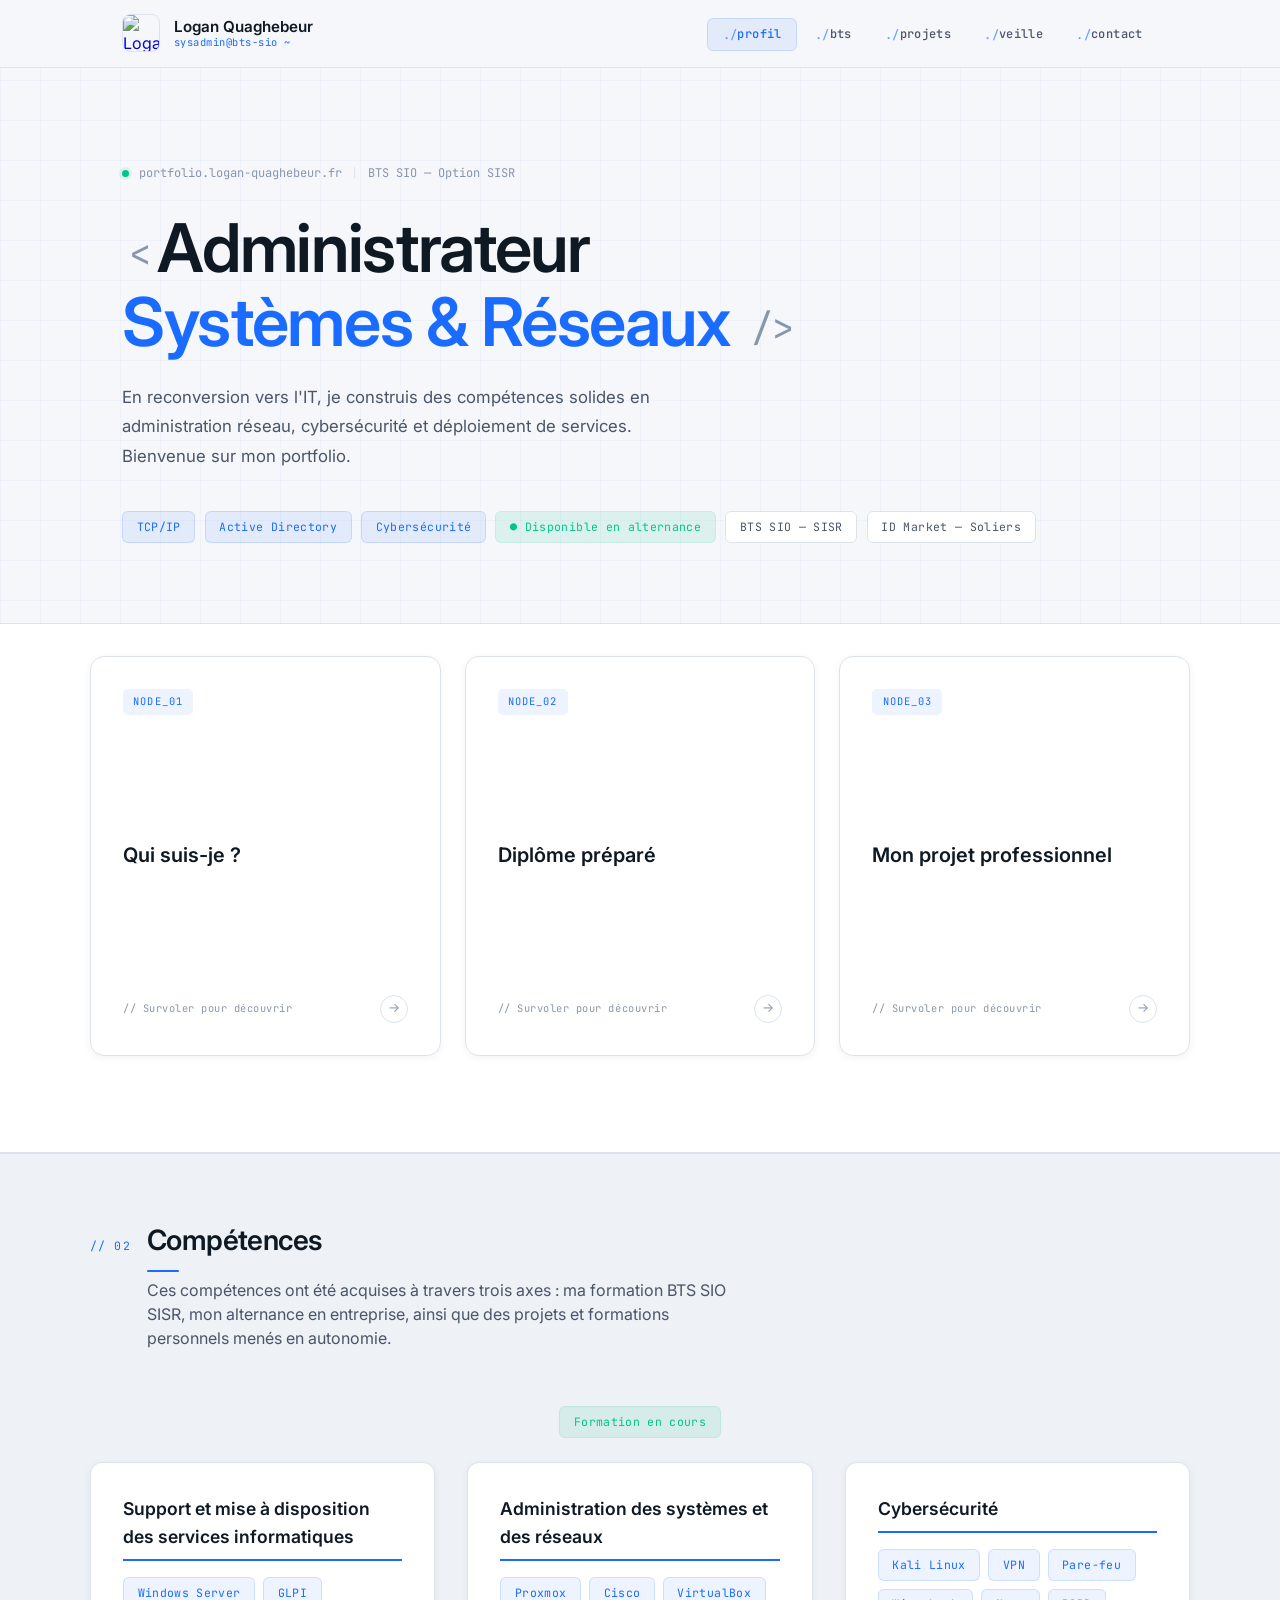
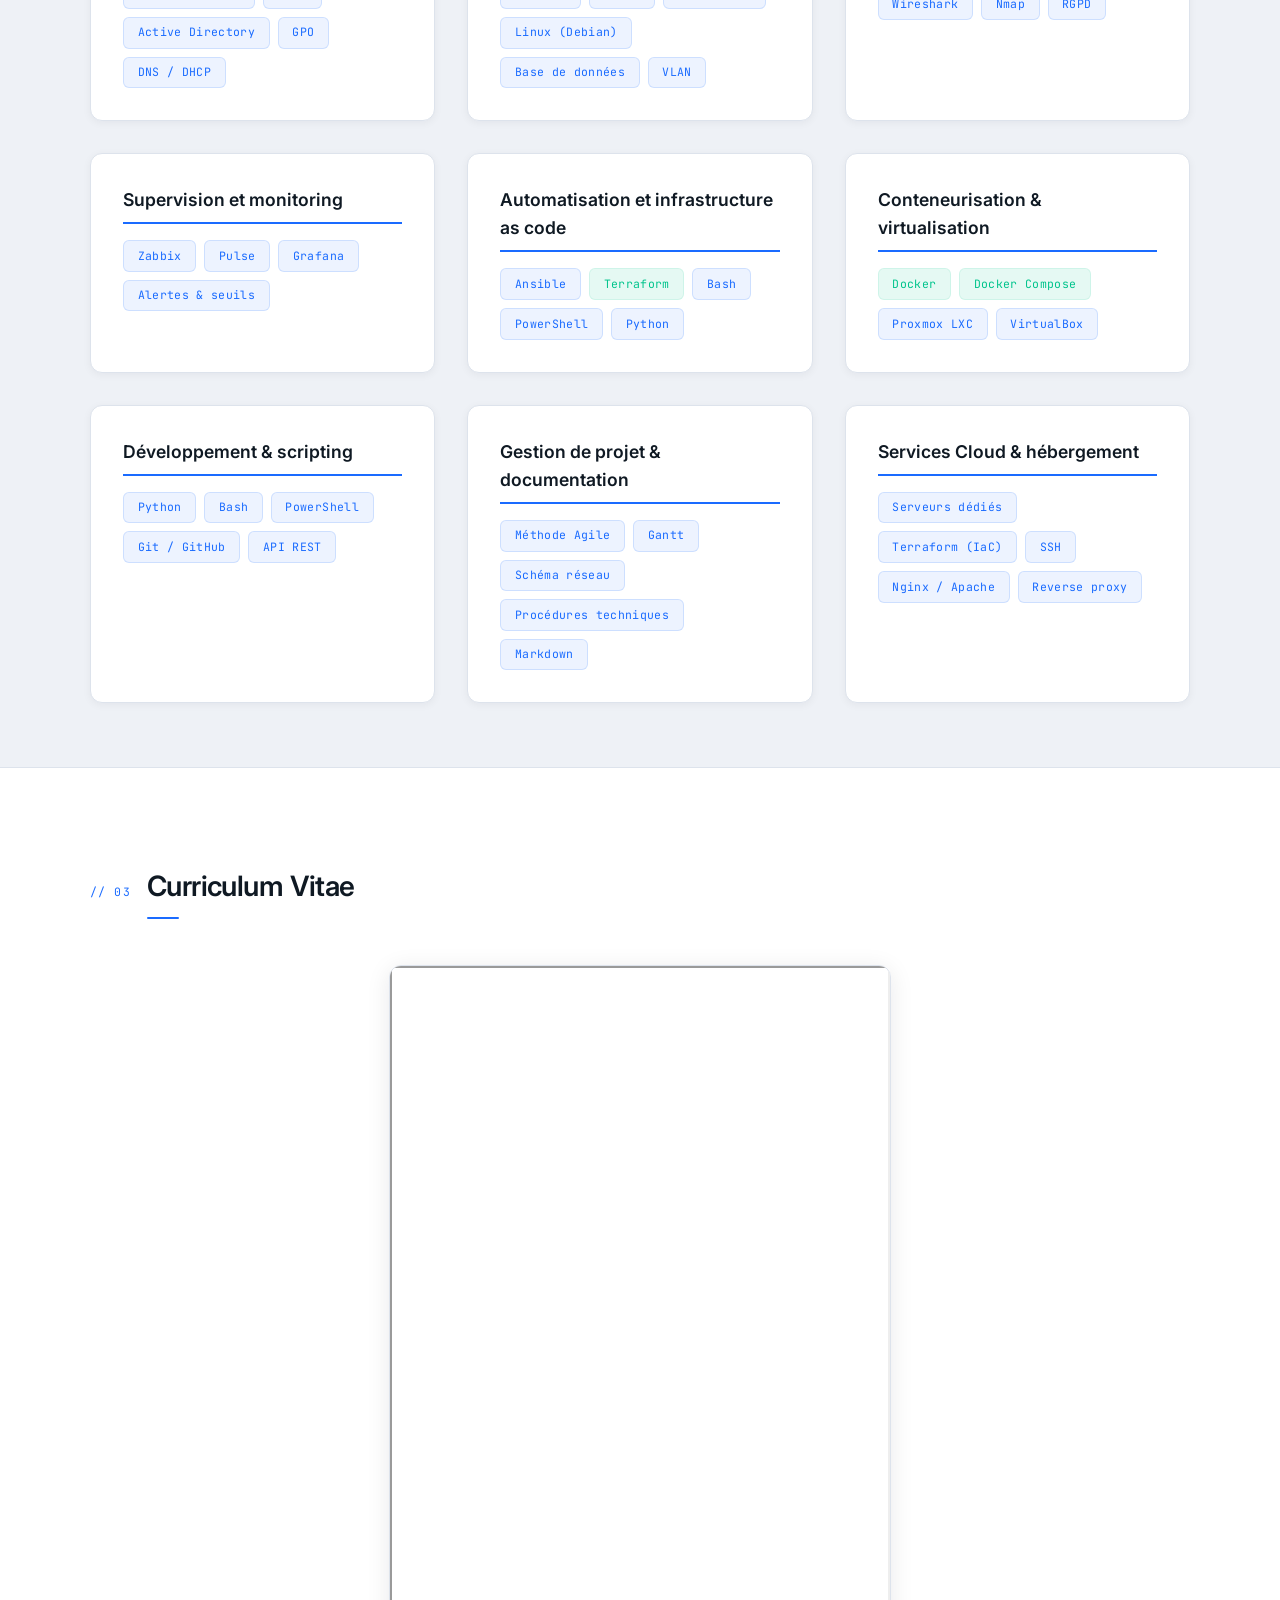
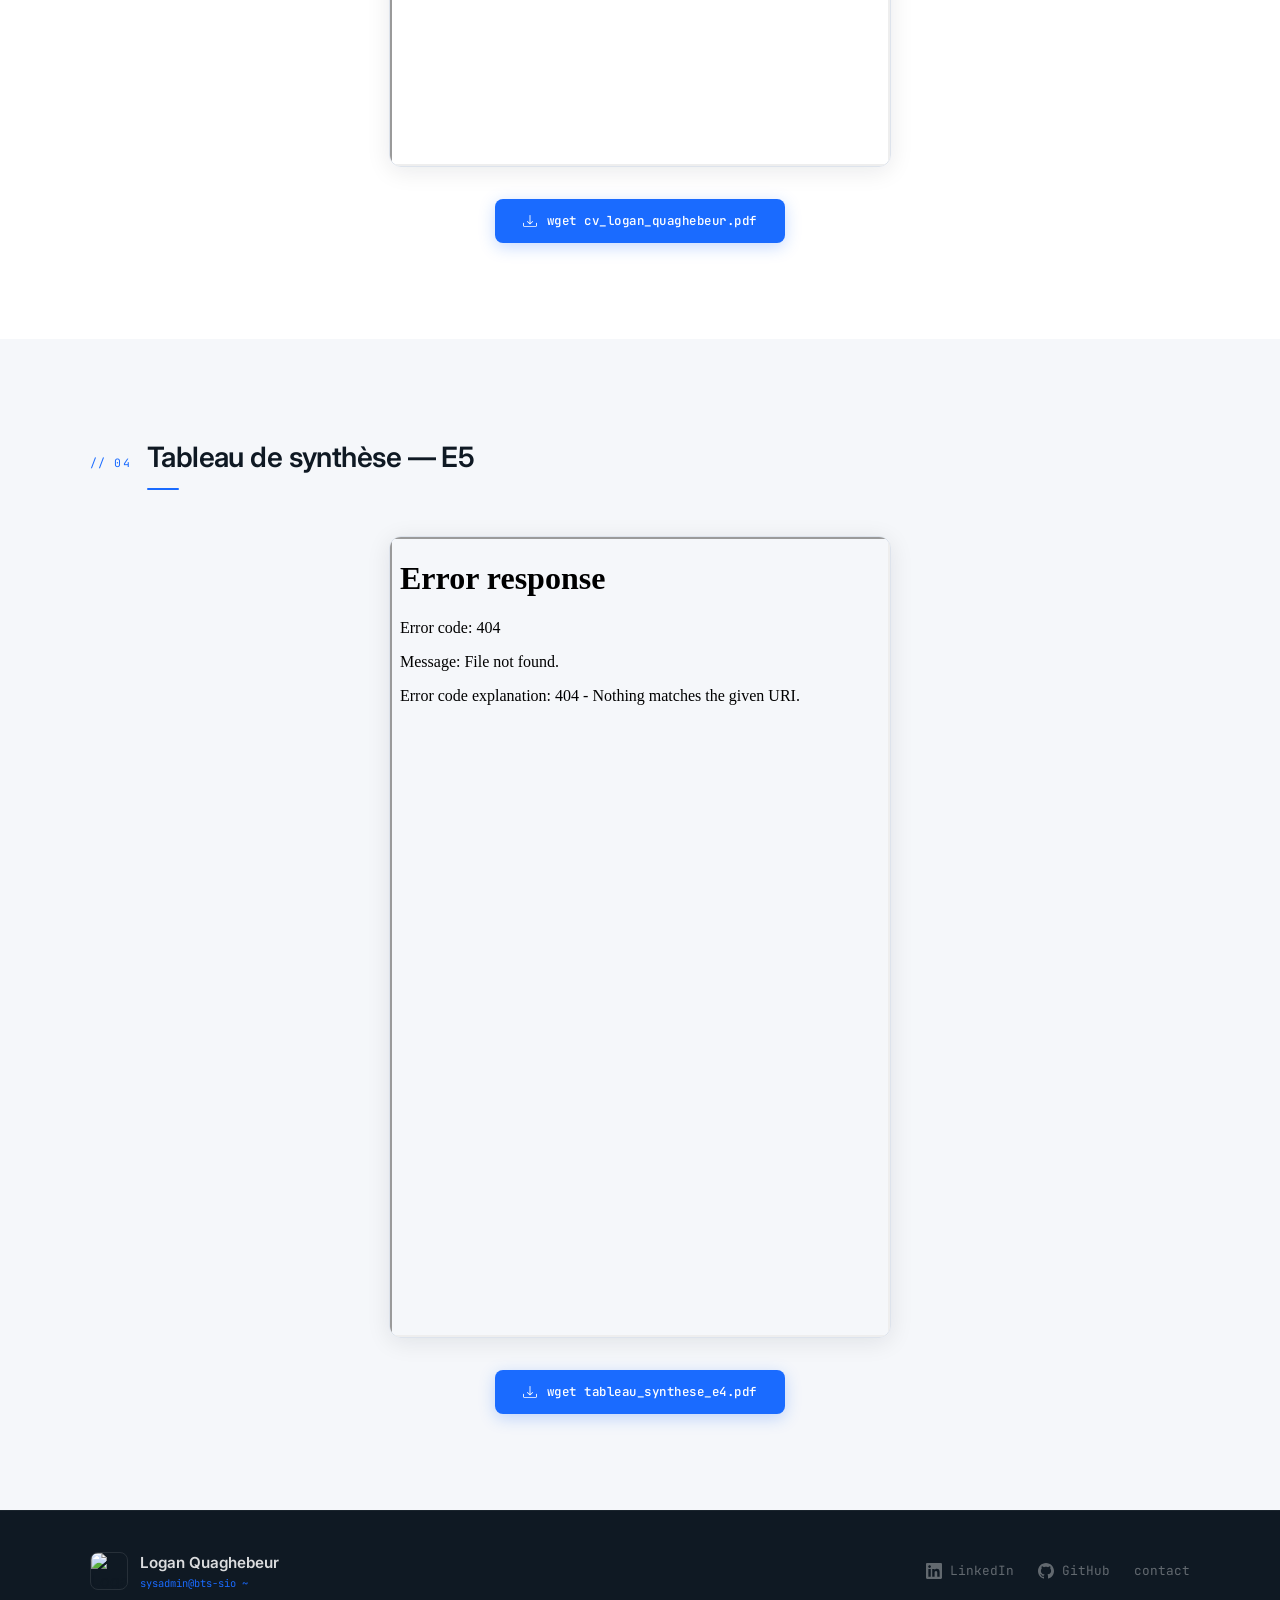
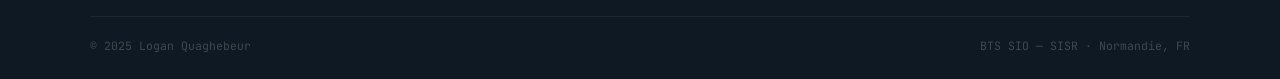
==== index.html @ 39b46db5 "move index.html" ====
<!DOCTYPE html>
<html lang="fr">
<head>
    <meta charset="UTF-8">
    <meta name="viewport" content="width=device-width, initial-scale=1.0">
    <link href="https://fonts.googleapis.com/css2?family=JetBrains+Mono:wght@300;400;500;700&family=Inter:wght@300;400;500;600&display=swap" rel="stylesheet">
    <title>Logan Quaghebeur — Portfolio</title>
    <link rel="stylesheet" href="accueil/accueil.css">

</head>

<body>

<nav class="navbar">
    <div class="nav-inner">
        <a href="#" class="nav-brand">
            <img class="nav-avatar" src="accueil/moi.png" alt="Logan Quaghebeur">
            <div class="nav-name-wrap">
                <span class="nav-name">Logan Quaghebeur</span>
                <span class="nav-role">sysadmin@bts-sio ~</span>
            </div>
        </a>
        <ul class="nav-links">
            <li><a href="#" class="nav-link active">profil</a></li>
            <li><a href="bts/bts.html" class="nav-link">bts</a></li>
            <li><a href="projets/projets.html" class="nav-link">projets</a></li>
            <li><a href="Veille/veille.html" class="nav-link">veille</a></li>
            <li><a href="accueil/contact.html" class="nav-link">contact</a></li>
        </ul>
    </div>
</nav>

<section class="hero">
    <div class="hero-content">
        <div class="hero-left">
            <div class="hero-top">
                <span class="status-dot"></span>
                <span>portfolio.logan-quaghebeur.fr</span>
                <span style="color:var(--border)">|</span>
                <span>BTS SIO — Option SISR</span>
            </div>
            <h1 class="hero-title">
                <span class="tag">&lt;</span>Administrateur<br>
                <span class="highlight">Systèmes &amp; Réseaux</span>
                <span class="tag">/&gt;</span>
            </h1>
            <p class="hero-desc">
                En reconversion vers l'IT, je construis des compétences solides en administration réseau, cybersécurité et déploiement de services. Bienvenue sur mon portfolio.
            </p>
            <div class="hero-badges">
                <span class="badge badge--accent">TCP/IP</span>
                <span class="badge badge--accent">Active Directory</span>
                <span class="badge badge--accent">Cybersécurité</span>
                <span class="badge badge--green">● Disponible en alternance</span>
                <span class="badge">BTS SIO — SISR</span>
                <span class="badge">ID Market — Soliers</span>
            </div>
        </div>
    </div>
</section>

<section class="cards-section">
    <div class="cards-grid">

        <div class="card">
            <div class="card-inner">
                <div class="card-front">
                    <div>
                        <div class="card-id">NODE_01</div>
                    </div>
                    <div>
                        <h3 class="card-title">Qui suis-je ?</h3>
                    </div>
                    <div class="card-footer-front">
                        <span class="card-hint">// Survoler pour découvrir</span>
                        <div class="card-arrow">→</div>
                    </div>
                </div>
                <div class="card-back">
                    <div class="card-back-id">NODE_01</div>
                    <div class="card-back-title">Qui suis-je ?</div>
                    <p>Je m'appelle <strong>Logan Quaghebeur</strong>. En reconversion dans le domaine de l'informatique, et plus particulièrement dans l'administration réseau, je suis riche d'une expérience de cinq ans dans le génie climatique, en tant que technicien bureau d'études puis chargé d'affaires. J'ai décidé de me reconvertir dans l'informatique, domaine pour lequel je possède une réelle appétence.</p>
                </div>
            </div>
        </div>

        <div class="card">
            <div class="card-inner">
                <div class="card-front">
                    <div>
                        <div class="card-id">NODE_02</div>
                    </div>
                    <div>
                        <h3 class="card-title">Diplôme préparé</h3>
                    </div>
                    <div class="card-footer-front">
                        <span class="card-hint">// Survoler pour découvrir</span>
                        <div class="card-arrow">→</div>
                    </div>
                </div>
                <div class="card-back">
                    <div class="card-back-id">NODE_02</div>
                    <div class="card-back-title">Diplôme préparé</div>
                    <p>Dans le cadre de ma reconversion, je prépare un <strong>BTS Services Informatiques aux Organisations</strong>, option SISR, acquérant des compétences en support, cybersécurité et administration des systèmes et réseaux.<br><br>
                    Je réalise ce diplôme en alternance chez <strong>ID Market</strong> à Soliers, au sein du service informatique, où je m'occupe de la maintenance et du déploiement des infrastructures.</p>
                </div>
            </div>
        </div>

        <div class="card">
            <div class="card-inner">
                <div class="card-front">
                    <div>
                        <div class="card-id">NODE_03</div>
                    </div>
                    <div>
                        <h3 class="card-title">Mon projet professionnel</h3>
                    </div>
                    <div class="card-footer-front">
                        <span class="card-hint">// Survoler pour découvrir</span>
                        <div class="card-arrow">→</div>
                    </div>
                </div>
                <div class="card-back">
                    <div class="card-back-id">NODE_03</div>
                    <div class="card-back-title">Mon projet professionnel</div>
                    <ul>
                        <li>Devenir <strong>administrateur systèmes &amp; réseaux</strong></li>
                        <li>Poursuivre en licence pro Administration &amp; Sécurité des SI</li>
                        <li>Maîtriser le déploiement de services</li>
                        <li>Assurer la sécurité et la confidentialité des données</li>
                        <li>Maîtriser les outils d'administration informatique</li>
                    </ul>
                </div>
            </div>
        </div>

    </div>
</section>

<section class="skills-section">
    <div class="section-header">
        <span class="section-num">// 02</span>
        <div>
            <h2 class="section-title">Compétences</h2>
            <p class="skills-subtitle">Ces compétences ont été acquises à travers trois axes : ma formation BTS SIO SISR, mon alternance en entreprise, ainsi que des projets et formations personnels menés en autonomie.</p>
        </div>
    </div>    <div class="skills-legend">
        <span class="badge badge--green">Formation en cours</span>
    </div>    <div class="skills-grid">
        <div class="skill-category">
            <h3 class="skill-title">Support et mise à disposition des services informatiques</h3>
            <div class="skill-badges">
                <span class="badge badge--accent">Windows Server</span>
                <span class="badge badge--accent">GLPI</span>
                <span class="badge badge--accent">Active Directory</span>
                <span class="badge badge--accent">GPO</span>
                <span class="badge badge--accent">DNS / DHCP</span>
            </div>
        </div>
        <div class="skill-category">
            <h3 class="skill-title">Administration des systèmes et des réseaux</h3>
            <div class="skill-badges">
                <span class="badge badge--accent">Proxmox</span>
                <span class="badge badge--accent">Cisco</span>
                <span class="badge badge--accent">VirtualBox</span>
                <span class="badge badge--accent">Linux (Debian)</span>
                <span class="badge badge--accent">Base de données</span>
                <span class="badge badge--accent">VLAN</span>
            </div>
        </div>
        <div class="skill-category">
            <h3 class="skill-title">Cybersécurité</h3>
            <div class="skill-badges">
                <span class="badge badge--accent">Kali Linux</span>
                <span class="badge badge--accent">VPN</span>
                <span class="badge badge--accent">Pare-feu</span>
                <span class="badge badge--accent">Wireshark</span>
                <span class="badge badge--accent">Nmap</span>
                <span class="badge badge--accent">RGPD</span>
            </div>
        </div>
        <div class="skill-category">
            <h3 class="skill-title">Supervision et monitoring</h3>
            <div class="skill-badges">
                <span class="badge badge--accent">Zabbix</span>
                <span class="badge badge--accent">Pulse</span>
                <span class="badge badge--accent">Grafana</span>
                <span class="badge badge--accent">Alertes & seuils</span>
            </div>
        </div>
        <div class="skill-category">
            <h3 class="skill-title">Automatisation et infrastructure as code</h3>
            <div class="skill-badges">
                <span class="badge badge--accent">Ansible</span>
                <span class="badge badge--green">Terraform</span>
                <span class="badge badge--accent">Bash</span>
                <span class="badge badge--accent">PowerShell</span>
                <span class="badge badge--accent">Python</span>
            </div>
        </div>
        <div class="skill-category">
            <h3 class="skill-title">Conteneurisation & virtualisation</h3>
            <div class="skill-badges">
                <span class="badge badge--green">Docker</span>
                <span class="badge badge--green">Docker Compose</span>
                <span class="badge badge--accent">Proxmox LXC</span>
                <span class="badge badge--accent">VirtualBox</span>
            </div>
        </div>
        <div class="skill-category">
            <h3 class="skill-title">Développement & scripting</h3>
            <div class="skill-badges">
                <span class="badge badge--accent">Python</span>
                <span class="badge badge--accent">Bash</span>
                <span class="badge badge--accent">PowerShell</span>
                <span class="badge badge--accent">Git / GitHub</span>
                <span class="badge badge--accent">API REST</span>
            </div>
        </div>
        <div class="skill-category">
            <h3 class="skill-title">Gestion de projet & documentation</h3>
            <div class="skill-badges">
                <span class="badge badge--accent">Méthode Agile</span>
                <span class="badge badge--accent">Gantt</span>
                <span class="badge badge--accent">Schéma réseau</span>
                <span class="badge badge--accent">Procédures techniques</span>
                <span class="badge badge--accent">Markdown</span>
            </div>
        </div>
        <div class="skill-category">
            <h3 class="skill-title">Services Cloud & hébergement</h3>
            <div class="skill-badges">
                <span class="badge badge--accent">Serveurs dédiés</span>
                <span class="badge badge--accent">Terraform (IaC)</span>
                <span class="badge badge--accent">SSH</span>
                <span class="badge badge--accent">Nginx / Apache</span>
                <span class="badge badge--accent">Reverse proxy</span>
            </div>
        </div>
    </div>

</section>

<section class="doc-section">
    <div class="section-header">
        <span class="section-num">// 03</span>
        <h2 class="section-title">Curriculum Vitae</h2>
    </div>
    <div class="doc-wrapper">
        <div class="doc-frame">
            <iframe src="CV - Logan Quaghebeur.pdf" height="800" width="500"></iframe>
        </div>
        <a href="CV - Logan Quaghebeur.pdf" download class="btn-dl">
            <svg xmlns="http://www.w3.org/2000/svg" width="14" height="14" fill="currentColor" viewBox="0 0 16 16"><path d="M.5 9.9a.5.5 0 0 1 .5.5v2.5a1 1 0 0 0 1 1h12a1 1 0 0 0 1-1v-2.5a.5.5 0 0 1 1 0v2.5a2 2 0 0 1-2 2H2a2 2 0 0 1-2-2v-2.5a.5.5 0 0 1 .5-.5"/><path d="M7.646 11.854a.5.5 0 0 0 .708 0l3-3a.5.5 0 0 0-.708-.708L8.5 10.293V1.5a.5.5 0 0 0-1 0v8.793L5.354 8.146a.5.5 0 1 0-.708.708z"/></svg>
            wget cv_logan_quaghebeur.pdf
        </a>
    </div>
</section>

<section class="doc-section doc-section--alt">
    <div class="section-header">
        <span class="section-num">// 04</span>
        <h2 class="section-title">Tableau de synthèse — E5</h2>
    </div>
    <div class="doc-wrapper">
        <div class="doc-frame">
            <iframe src="accueil/tbl.pdf" height="800" width="500"></iframe>
        </div>
        <a href="accueil/tbl.pdf" download class="btn-dl">
            <svg xmlns="http://www.w3.org/2000/svg" width="14" height="14" fill="currentColor" viewBox="0 0 16 16"><path d="M.5 9.9a.5.5 0 0 1 .5.5v2.5a1 1 0 0 0 1 1h12a1 1 0 0 0 1-1v-2.5a.5.5 0 0 1 1 0v2.5a2 2 0 0 1-2 2H2a2 2 0 0 1-2-2v-2.5a.5.5 0 0 1 .5-.5"/><path d="M7.646 11.854a.5.5 0 0 0 .708 0l3-3a.5.5 0 0 0-.708-.708L8.5 10.293V1.5a.5.5 0 0 0-1 0v8.793L5.354 8.146a.5.5 0 1 0-.708.708z"/></svg>
            wget tableau_synthese_e4.pdf
        </a>
    </div>
</section>

<footer class="footer">
    <div class="footer-inner">
        <div class="footer-brand">
            <img class="nav-avatar" src="accueil/moi.png" alt="Logan Quaghebeur">
            <div>
                <div class="footer-name">Logan Quaghebeur</div>
                <div class="footer-role">sysadmin@bts-sio ~</div>
            </div>
        </div>
        <ul class="footer-links">
            <li><a href="https://www.linkedin.com/in/logan-quaghebeur-93067a24b/" target="_blank"><svg xmlns="http://www.w3.org/2000/svg" width="16" height="16" fill="currentColor" viewBox="0 0 24 24"><path d="M20.447 20.452h-3.554v-5.569c0-1.328-.027-3.037-1.852-3.037-1.853 0-2.136 1.445-2.136 2.939v5.667H9.351V9h3.414v1.561h.046c.477-.9 1.637-1.85 3.37-1.85 3.601 0 4.267 2.37 4.267 5.455v6.286zM5.337 7.433c-1.144 0-2.063-.926-2.063-2.065 0-1.138.92-2.063 2.063-2.063 1.14 0 2.064.925 2.064 2.063 0 1.139-.925 2.065-2.064 2.065zm1.782 13.019H3.555V9h3.564v11.452zM22.225 0H1.771C.792 0 0 .774 0 1.729v20.542C0 23.227.792 24 1.771 24h20.451C23.2 24 24 23.227 24 22.271V1.729C24 .774 23.2 0 22.222 0h.003z"/></svg> LinkedIn</a></li>
            <li><a href="https://github.com/LoganQGB" target="_blank"><svg xmlns="http://www.w3.org/2000/svg" width="16" height="16" fill="currentColor" viewBox="0 0 24 24"><path d="M12 0c-6.626 0-12 5.373-12 12 0 5.302 3.438 9.8 8.207 11.387.599.111.793-.261.793-.577v-2.234c-3.338.726-4.033-1.416-4.033-1.416-.546-1.387-1.333-1.756-1.333-1.756-1.089-.745.083-.729.083-.729 1.205.084 1.839 1.237 1.839 1.237 1.07 1.834 2.807 1.304 3.492.997.107-.775.418-1.305.762-1.604-2.665-.305-5.467-1.334-5.467-5.931 0-1.311.469-2.381 1.236-3.221-.124-.303-.535-1.524.117-3.176 0 0 1.008-.322 3.301 1.23.957-.266 1.983-.399 3.003-.404 1.02.005 2.047.138 3.006.404 2.291-1.552 3.297-1.23 3.297-1.23.653 1.653.242 2.874.118 3.176.77.84 1.235 1.911 1.235 3.221 0 4.609-2.807 5.624-5.479 5.921.43.372.823 1.102.823 2.222v3.293c0 .319.192.694.801.576 4.765-1.589 8.199-6.086 8.199-11.386 0-6.627-5.373-12-12-12z"/></svg> GitHub</a></li>
            <li><a href="accueil/contact.html">contact</a></li>
        </ul>
    </div>
    <div class="footer-bottom">
        <span>© 2025 Logan Quaghebeur</span>
        <span>BTS SIO — SISR · Normandie, FR</span>
    </div>
</footer>

</body>
</html>
---- accueil/accueil.css ----
:root {
  --bg:          #f5f7fa;
  --bg-alt:      #eef1f6;
  --surface:     #ffffff;
  --surface-2:   #f0f4f8;
  --border:      #dde3ec;
  --border-soft: #eaeff5;
  --accent:      #1a6bff;
  --accent-dim:  rgba(26,107,255,0.08);
  --accent-dim2: rgba(26,107,255,0.15);
  --green:       #00c48c;
  --green-dim:   rgba(0,196,140,0.10);
  --text:        #0f1923;
  --text-mid:    #4a5568;
  --text-light:  #8896aa;
  --mono:        'JetBrains Mono', monospace;
  --sans:        'Inter', sans-serif;
}

*, *::before, *::after { box-sizing: border-box; margin: 0; padding: 0; }
html { scroll-behavior: smooth; }

body {
  background: var(--bg);
  color: var(--text);
  font-family: var(--sans);
  font-weight: 400;
  line-height: 1.6;
  overflow-x: hidden;
}

/* ── GRID PATTERN BACKGROUND ── */
body::before {
  content: "";
  position: fixed;
  inset: 0;
  background-image:
    linear-gradient(rgba(26,107,255,0.04) 1px, transparent 1px),
    linear-gradient(90deg, rgba(26,107,255,0.04) 1px, transparent 1px);
  background-size: 40px 40px;
  pointer-events: none;
  z-index: 0;
}

/* ══════════════════════════════
   NAVBAR
══════════════════════════════ */
.navbar {
  position: sticky;
  top: 0;
  z-index: 200;
  background: rgba(245,247,250,0.92);
  backdrop-filter: blur(16px);
  border-bottom: 1px solid var(--border);
}

.nav-inner {
  max-width: 1100px;
  margin: 0 auto;
  padding: 0.9rem 2rem;
  display: flex;
  align-items: center;
  justify-content: space-between;
}

.nav-brand {
  display: flex;
  align-items: center;
  gap: 0.85rem;
  text-decoration: none;
}

.nav-avatar {
  width: 38px;
  height: 38px;
  border-radius: 8px;
  object-fit: cover;
  border: 1px solid var(--border);
}

.nav-name-wrap { display: flex; flex-direction: column; line-height: 1.2; }

.nav-name {
  font-family: var(--sans);
  font-size: 0.95rem;
  font-weight: 600;
  color: var(--text);
}

.nav-role {
  font-family: var(--mono);
  font-size: 0.65rem;
  color: var(--accent);
  letter-spacing: 0.05em;
}

.nav-links {
  list-style: none;
  display: flex;
  gap: 0.15rem;
}

.nav-link {
  font-family: var(--mono);
  font-size: 0.75rem;
  font-weight: 500;
  color: var(--text-mid);
  text-decoration: none;
  padding: 0.45rem 0.9rem;
  border-radius: 6px;
  border: 1px solid transparent;
  transition: all 0.18s ease;
  letter-spacing: 0.03em;
}

.nav-link::before { content: "./"; color: var(--accent); opacity: 0.6; }
.nav-link:hover { color: var(--accent); background: var(--accent-dim); border-color: var(--accent-dim2); }
.nav-link.active { color: var(--accent); background: var(--accent-dim); border-color: var(--accent-dim2); }

/* ══════════════════════════════
   HERO
══════════════════════════════ */
.hero {
  position: relative;
  z-index: 1;
  padding: 6rem 2rem 5rem;
  max-width: 1100px;
  margin: 0 auto;
}

.hero-top {
  display: flex;
  align-items: center;
  gap: 0.6rem;
  margin-bottom: 1.75rem;
  font-family: var(--mono);
  font-size: 0.75rem;
  color: var(--text-light);
}

.status-dot {
  width: 7px; height: 7px;
  border-radius: 50%;
  background: var(--green);
  box-shadow: 0 0 0 3px var(--green-dim);
  animation: pulse 2s infinite;
}

@keyframes pulse {
  0%, 100% { box-shadow: 0 0 0 3px var(--green-dim); }
  50%       { box-shadow: 0 0 0 6px rgba(0,196,140,0.05); }
}

.hero-title {
  font-family: var(--sans);
  font-size: clamp(2.4rem, 5.5vw, 4.2rem);
  font-weight: 600;
  line-height: 1.1;
  color: var(--text);
  letter-spacing: -0.02em;
  margin-bottom: 1.5rem;
  animation: fadeUp 0.7s ease both;
}

.hero-title .highlight {
  color: var(--accent);
  position: relative;
}

.hero-title .tag {
  font-family: var(--mono);
  font-size: 0.55em;
  font-weight: 400;
  color: var(--text-light);
  vertical-align: middle;
  margin: 0 0.2em;
}

.hero-desc {
  font-size: 1.05rem;
  color: var(--text-mid);
  max-width: 560px;
  line-height: 1.75;
  margin-bottom: 2.5rem;
  animation: fadeUp 0.8s 0.1s ease both;
}

.hero-badges {
  display: flex;
  flex-wrap: wrap;
  gap: 0.6rem;
  animation: fadeUp 0.9s 0.2s ease both;
}

.badge {
  font-family: var(--mono);
  font-size: 0.72rem;
  padding: 0.35rem 0.85rem;
  border-radius: 6px;
  border: 1px solid var(--border);
  color: var(--text-mid);
  background: var(--surface);
  letter-spacing: 0.03em;
}

.badge--accent {
  color: var(--accent);
  border-color: var(--accent-dim2);
  background: var(--accent-dim);
}

.badge--green {
  color: var(--green);
  border-color: var(--green-dim);
  background: var(--green-dim);
}

@keyframes fadeUp {
  from { opacity: 0; transform: translateY(20px); }
  to   { opacity: 1; transform: translateY(0); }
}

/* ══════════════════════════════
   CARDS
══════════════════════════════ */
.cards-section {
  position: relative;
  z-index: 1;
  padding: 2rem 2rem 6rem;
  background: var(--surface);
  border-top: 1px solid var(--border);
  border-bottom: 1px solid var(--border);
}

.cards-grid {
  max-width: 1100px;
  margin: 0 auto;
  display: grid;
  grid-template-columns: repeat(3, 1fr);
  gap: 1.5rem;
}

@media (max-width: 900px) {
  .cards-grid { grid-template-columns: 1fr; max-width: 480px; }
  .nav-links { display: none; }
}

.card {
  height: 400px;
  perspective: 1200px;
  cursor: pointer;
}

.card-inner {
  position: relative;
  width: 100%; height: 100%;
  transform-style: preserve-3d;
  transition: transform 0.7s cubic-bezier(0.4, 0.2, 0.2, 1);
}

.card:hover .card-inner { transform: rotateY(180deg); }

.card-front, .card-back {
  position: absolute;
  inset: 0;
  backface-visibility: hidden;
  border-radius: 14px;
  padding: 2rem;
  overflow: hidden;
}

/* Front */
.card-front {
  background: var(--surface);
  border: 1px solid var(--border);
  box-shadow: 0 2px 8px rgba(15,25,35,0.05);
  display: flex;
  flex-direction: column;
  justify-content: space-between;
  transition: border-color 0.25s, box-shadow 0.25s;
}

.card-front::before {
  content: "";
  position: absolute;
  top: 0; left: 0; right: 0;
  height: 3px;
  background: linear-gradient(90deg, var(--accent), #5096ff);
  border-radius: 14px 14px 0 0;
  opacity: 0;
  transition: opacity 0.25s;
}

.card:hover .card-front { border-color: var(--accent-dim2); box-shadow: 0 4px 24px rgba(26,107,255,0.10); }
.card:hover .card-front::before { opacity: 1; }

.card-id {
  font-family: var(--mono);
  font-size: 0.65rem;
  color: var(--accent);
  letter-spacing: 0.1em;
  padding: 0.3rem 0.65rem;
  background: var(--accent-dim);
  border-radius: 5px;
  width: fit-content;
}

.card-title {
  font-family: var(--sans);
  font-size: 1.25rem;
  font-weight: 600;
  color: var(--text);
  line-height: 1.3;
}

.card-footer-front {
  display: flex;
  align-items: center;
  justify-content: space-between;
}

.card-hint {
  font-family: var(--mono);
  font-size: 0.65rem;
  color: var(--text-light);
  letter-spacing: 0.05em;
}

.card-arrow {
  width: 28px; height: 28px;
  border-radius: 50%;
  border: 1px solid var(--border);
  display: flex; align-items: center; justify-content: center;
  color: var(--text-light);
  font-size: 0.8rem;
  transition: all 0.2s;
}

.card:hover .card-arrow {
  background: var(--accent);
  border-color: var(--accent);
  color: white;
}

/* Back */
.card-back {
  background: var(--text);
  transform: rotateY(180deg);
  display: flex;
  flex-direction: column;
  gap: 1rem;
  border: 1px solid var(--text);
}

.card-back-id {
  font-family: var(--mono);
  font-size: 0.65rem;
  color: var(--accent);
  letter-spacing: 0.1em;
  padding: 0.3rem 0.65rem;
  background: rgba(26,107,255,0.15);
  border-radius: 5px;
  width: fit-content;
}

.card-back-title {
  font-family: var(--sans);
  font-size: 0.95rem;
  font-weight: 600;
  color: #fff;
}

.card-back p {
  font-size: 0.875rem;
  line-height: 1.75;
  color: rgba(255,255,255,0.7);
  overflow-y: auto;
  flex: 1;
}

.card-back p::-webkit-scrollbar { width: 3px; }
.card-back p::-webkit-scrollbar-thumb { background: rgba(255,255,255,0.15); border-radius: 3px; }

.card-back strong { color: #fff; font-weight: 600; }

.card-back ul {
  list-style: none;
  display: flex;
  flex-direction: column;
  gap: 0.5rem;
  flex: 1;
  overflow-y: auto;
}

.card-back ul li {
  font-size: 0.85rem;
  color: rgba(255,255,255,0.7);
  display: flex;
  align-items: flex-start;
  gap: 0.5rem;
}

.card-back ul li::before {
  content: "▸";
  color: var(--accent);
  font-size: 0.7rem;
  margin-top: 0.2rem;
  flex-shrink: 0;
}

/* ══════════════════════════════
   SKILLS SECTION
══════════════════════════════ */
.skills-section {
  position: relative;
  z-index: 1;
  padding: 4rem 2rem;
  background: var(--bg-alt);
  border-top: 1px solid var(--border);
  border-bottom: 1px solid var(--border);
}

.skills-grid {
  max-width: 1100px;
  margin: 0 auto;
  display: grid;
  grid-template-columns: repeat(auto-fit, minmax(300px, 1fr));
  gap: 2rem;
}

.skill-category {
  background: var(--surface);
  border: 1px solid var(--border);
  border-radius: 12px;
  padding: 2rem;
  box-shadow: 0 2px 8px rgba(15,25,35,0.05);
}

.skill-title {
  font-family: var(--sans);
  font-size: 1.1rem;
  font-weight: 600;
  color: var(--text);
  margin-bottom: 1rem;
  border-bottom: 2px solid var(--accent);
  padding-bottom: 0.5rem;
}

.skill-badges {
  display: flex;
  flex-wrap: wrap;
  gap: 0.5rem;
}

/* ══════════════════════════════
   DOC SECTIONS
══════════════════════════════ */
.doc-section {
  position: relative;
  z-index: 1;
  padding: 6rem 2rem;
  background: var(--surface);
}

.doc-section--alt { background: var(--bg); }

.section-header {
  max-width: 1100px;
  margin: 0 auto 3.5rem;
  display: flex;
  align-items: baseline;
  gap: 1rem;
}

.section-num {
  font-family: var(--mono);
  font-size: 0.72rem;
  color: var(--accent);
  letter-spacing: 0.1em;
}

.section-title {
  font-family: var(--sans);
  font-size: 1.75rem;
  font-weight: 600;
  color: var(--text);
  letter-spacing: -0.02em;
  position: relative;
}

.section-title::after {
  content: "";
  position: absolute;
  bottom: -10px; left: 0;
  width: 32px; height: 2px;
  background: var(--accent);
  border-radius: 2px;
}

.skills-subtitle {
  font-family: var(--sans);
  font-size: 1rem;
  color: var(--text-mid);
  margin-top: 1rem;
  margin-bottom: 0;
  line-height: 1.5;
  max-width: 600px;
}

.skills-legend {
  margin-bottom: 1.5rem;
  text-align: center;
  font-size: 0.9rem;
  color: var(--text-mid);
  display: flex;
  align-items: center;
  justify-content: center;
  gap: 0.5rem;
}

.doc-wrapper {
  max-width: 1100px;
  margin: 0 auto;
  display: flex;
  flex-direction: column;
  align-items: center;
  gap: 2rem;
}

.doc-frame {
  border-radius: 12px;
  overflow: hidden;
  box-shadow: 0 4px 24px rgba(15,25,35,0.09);
  border: 1px solid var(--border);
}

.doc-frame iframe { display: block; }

.btn-dl {
  display: inline-flex;
  align-items: center;
  gap: 0.6rem;
  background: var(--accent);
  color: white;
  font-family: var(--mono);
  font-size: 0.78rem;
  font-weight: 500;
  letter-spacing: 0.04em;
  padding: 0.75rem 1.75rem;
  border-radius: 8px;
  text-decoration: none;
  transition: all 0.2s ease;
  box-shadow: 0 4px 16px rgba(26,107,255,0.25);
}

.btn-dl:hover {
  background: #0f57e0;
  transform: translateY(-2px);
  box-shadow: 0 6px 24px rgba(26,107,255,0.35);
  color: white;
}

/* ══════════════════════════════
   FOOTER
══════════════════════════════ */
.footer {
  position: relative;
  z-index: 1;
  background: var(--text);
  padding: 2.5rem 2rem 1.5rem;
  border-top: 1px solid rgba(255,255,255,0.05);
}

.footer-inner {
  max-width: 1100px;
  margin: 0 auto 1.5rem;
  display: flex;
  align-items: center;
  justify-content: space-between;
  flex-wrap: wrap;
  gap: 1.5rem;
}

.footer-brand { display: flex; align-items: center; gap: 0.75rem; }

.footer-brand .nav-avatar { border-color: rgba(255,255,255,0.1); }

.footer-name {
  font-family: var(--sans);
  font-size: 0.95rem;
  font-weight: 600;
  color: rgba(255,255,255,0.85);
}

.footer-role {
  font-family: var(--mono);
  font-size: 0.65rem;
  color: var(--accent);
}

.footer-links { list-style: none; display: flex; gap: 1.5rem; flex-wrap: wrap; }
.footer-links a {
  font-size: 0.8rem;
  color: rgba(255,255,255,0.35);
  text-decoration: none;
  transition: color 0.2s;
  font-family: var(--mono);
  display: flex;
  align-items: center;
  gap: 0.5rem;
}
.footer-links a:hover { color: rgba(255,255,255,0.75); }

.footer-bottom {
  max-width: 1100px;
  margin: 0 auto;
  padding-top: 1.25rem;
  border-top: 1px solid rgba(255,255,255,0.06);
  font-family: var(--mono);
  font-size: 0.72rem;
  color: rgba(255,255,255,0.2);
  display: flex;
  justify-content: space-between;
  flex-wrap: wrap;
  gap: 0.5rem;
}
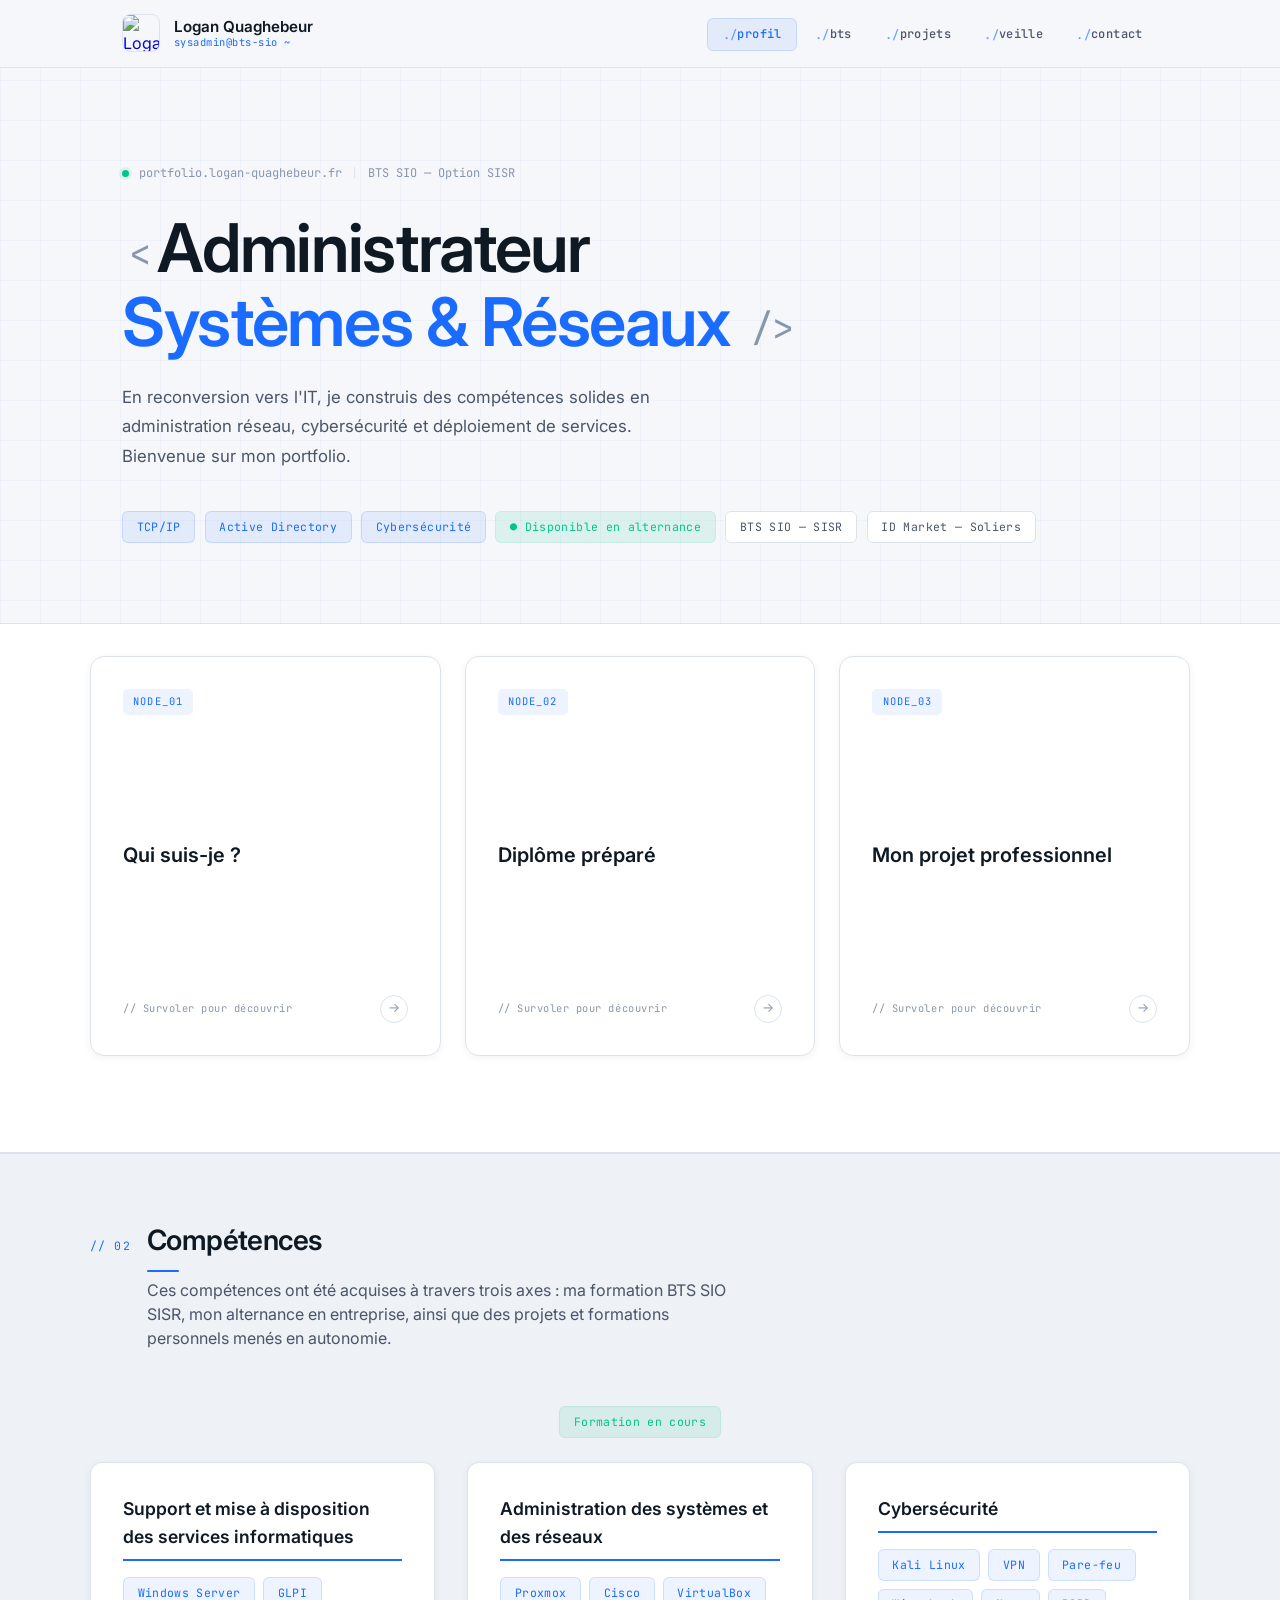
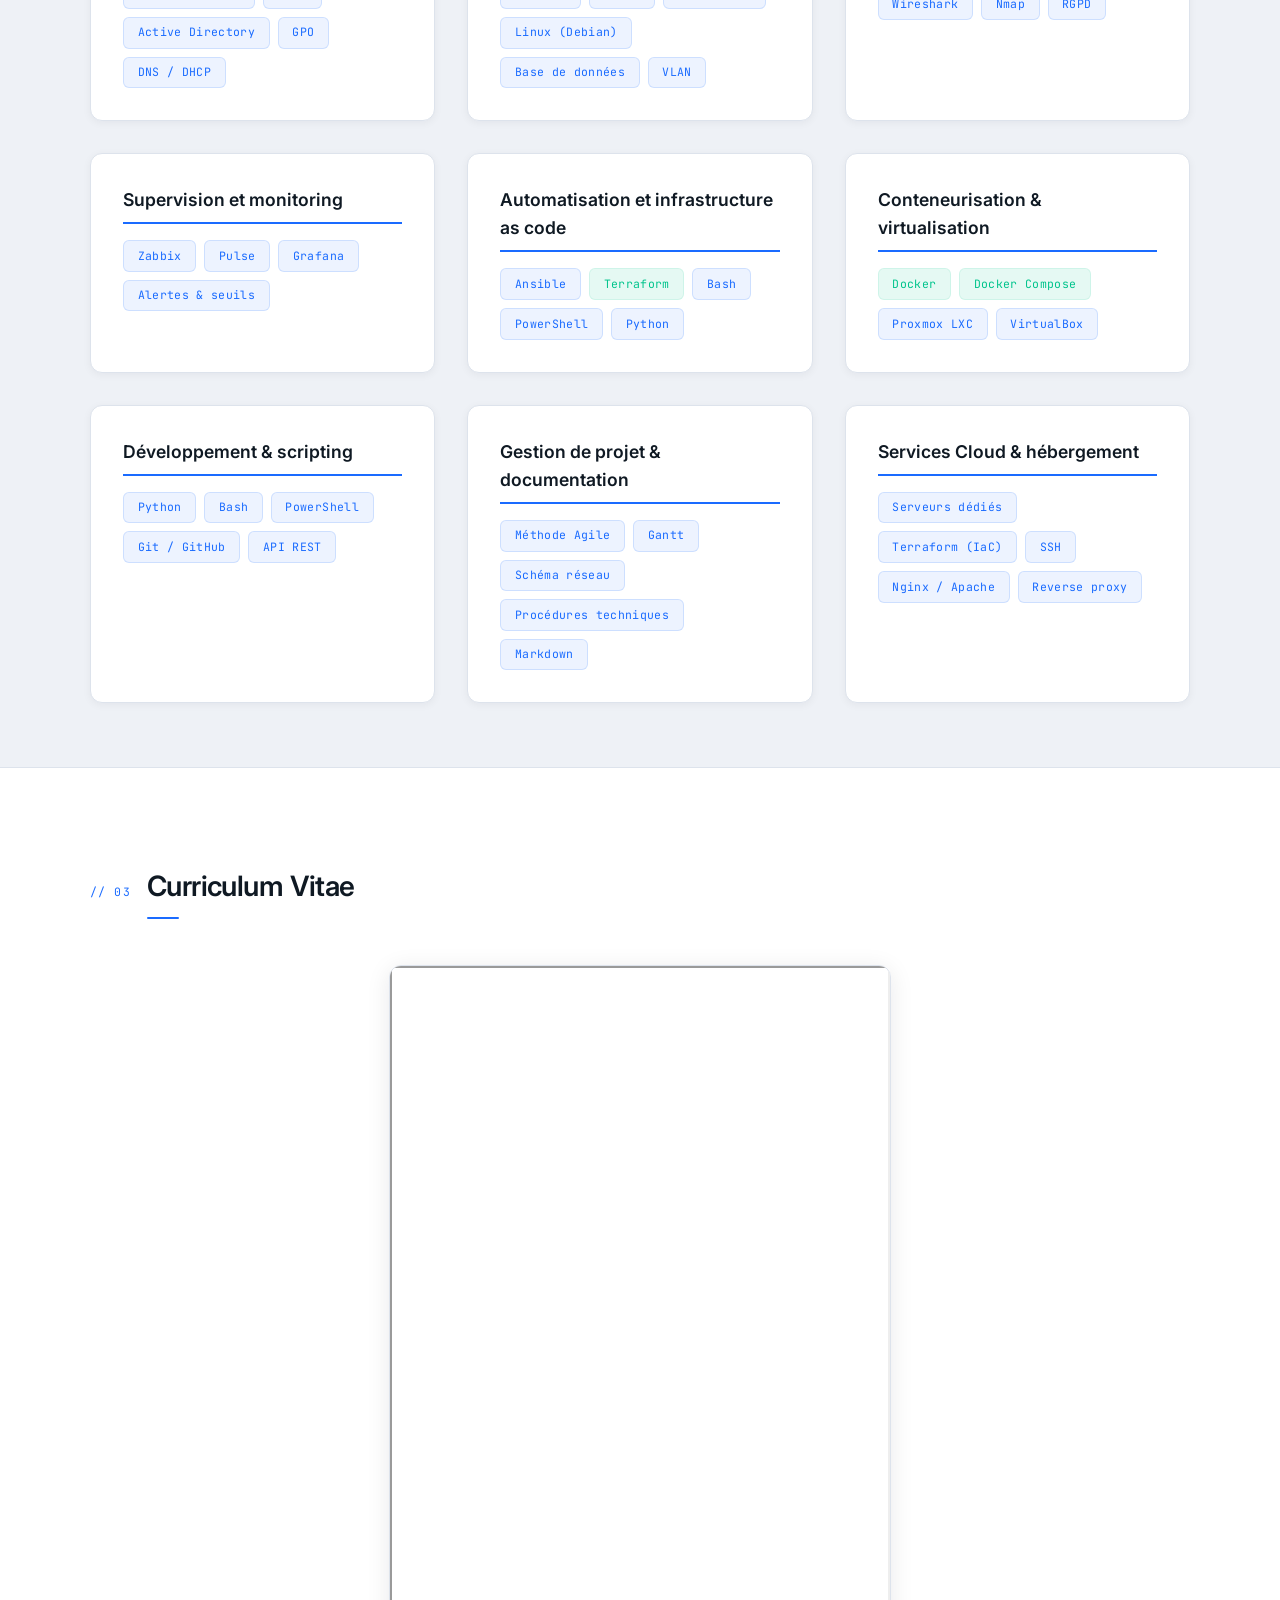
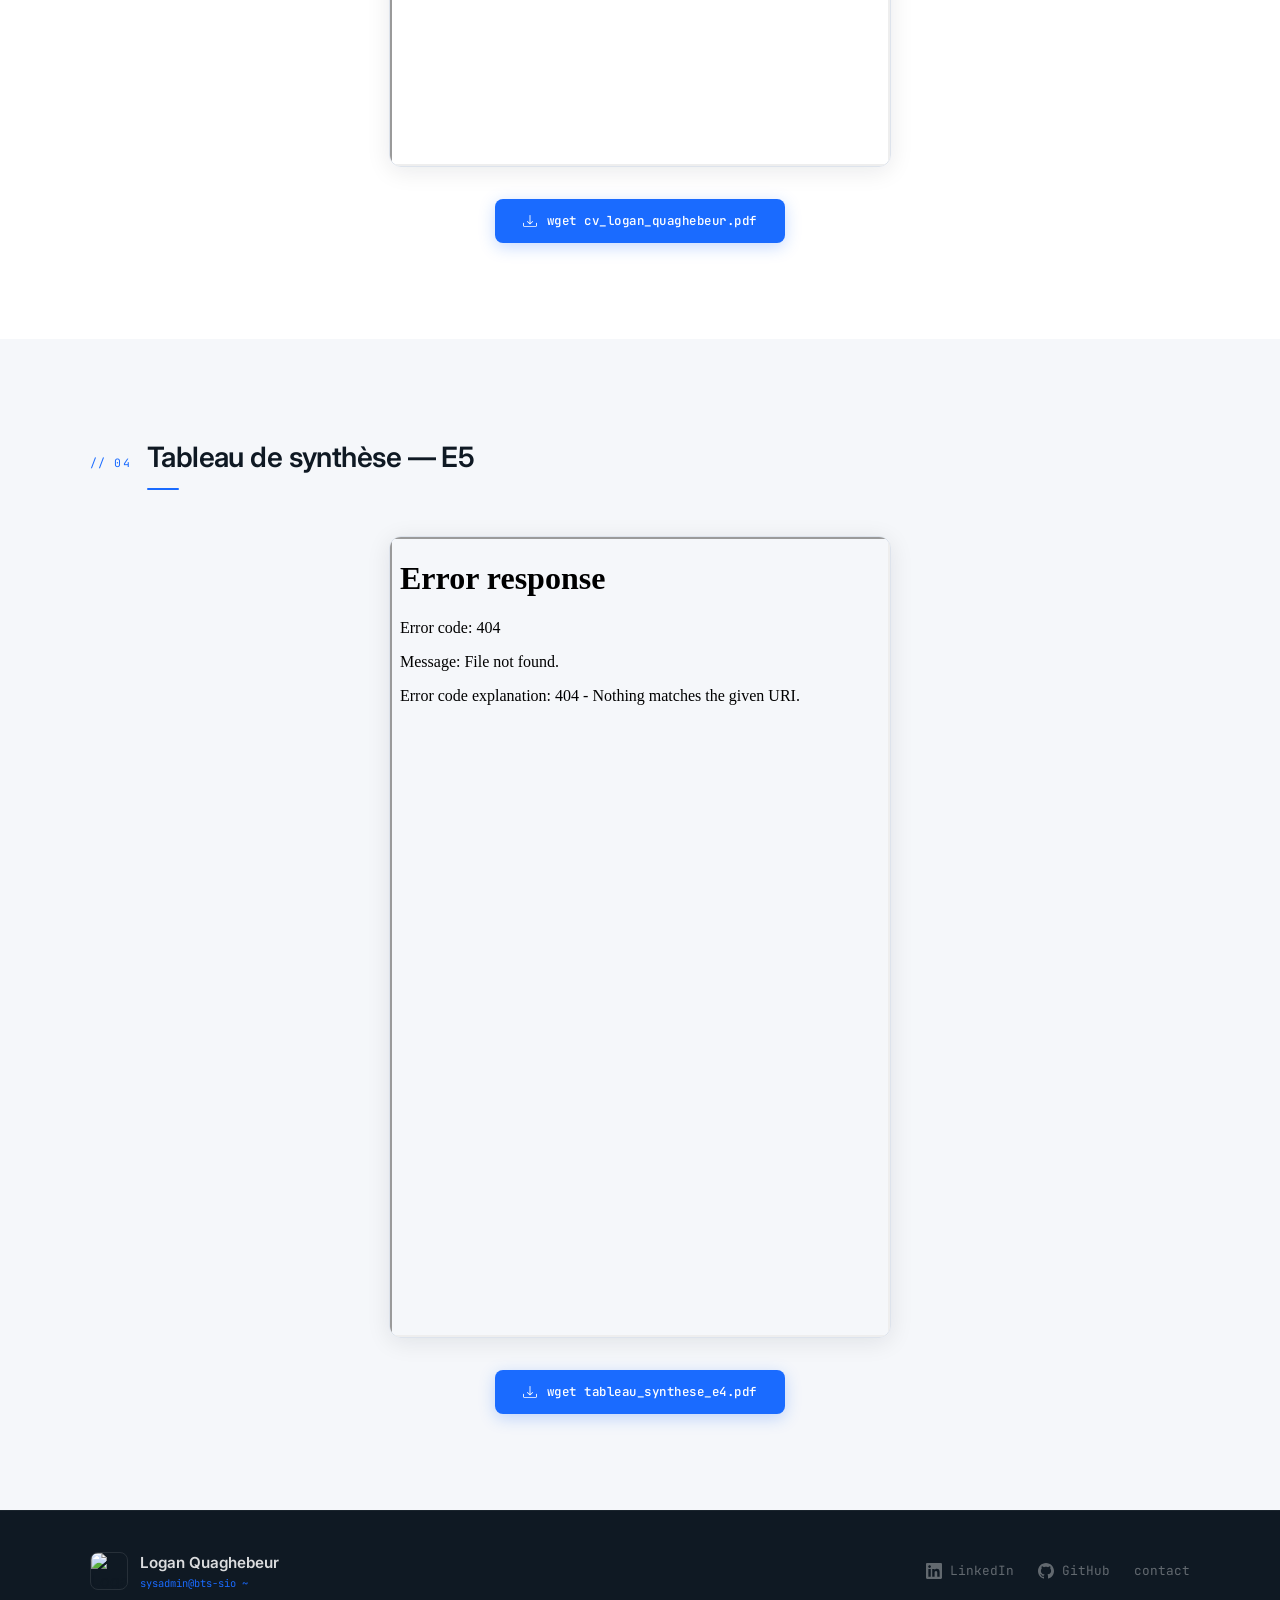
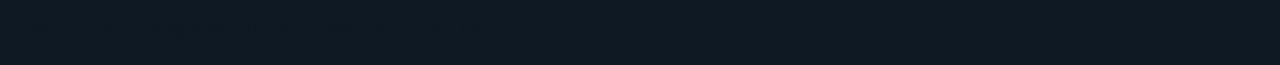
==== commit b5460c60: "ajout responsive" ====
--- a/index.html
+++ b/index.html
@@ -27,6 +27,11 @@
             <li><a href="Veille/veille.html" class="nav-link">veille</a></li>
             <li><a href="accueil/contact.html" class="nav-link">contact</a></li>
         </ul>
+        <button class="hamburger" aria-label="Menu">
+            <span class="hamburger-line"></span>
+            <span class="hamburger-line"></span>
+            <span class="hamburger-line"></span>
+        </button>
     </div>
 </nav>
 
@@ -295,5 +300,25 @@
     </div>
 </footer>
 
+<script>
+document.addEventListener('DOMContentLoaded', function() {
+    const hamburger = document.querySelector('.hamburger');
+    const navLinks = document.querySelector('.nav-links');
+    
+    hamburger.addEventListener('click', function() {
+        navLinks.classList.toggle('active');
+        hamburger.classList.toggle('active');
+    });
+    
+    // Fermer le menu quand on clique sur un lien
+    navLinks.querySelectorAll('.nav-link').forEach(link => {
+        link.addEventListener('click', function() {
+            navLinks.classList.remove('active');
+            hamburger.classList.remove('active');
+        });
+    });
+});
+</script>
+
 </body>
 </html>
--- a/accueil/accueil.css
+++ b/accueil/accueil.css
@@ -117,6 +117,41 @@
 .nav-link:hover { color: var(--accent); background: var(--accent-dim); border-color: var(--accent-dim2); }
 .nav-link.active { color: var(--accent); background: var(--accent-dim); border-color: var(--accent-dim2); }
 
+/* Hamburger Menu */
+.hamburger {
+  display: none;
+  flex-direction: column;
+  justify-content: space-around;
+  width: 30px;
+  height: 30px;
+  background: none;
+  border: none;
+  cursor: pointer;
+  padding: 0;
+  z-index: 1000;
+}
+
+.hamburger-line {
+  width: 100%;
+  height: 3px;
+  background: var(--text);
+  border-radius: 2px;
+  transition: all 0.3s ease;
+  transform-origin: center;
+}
+
+.hamburger.active .hamburger-line:nth-child(1) {
+  transform: rotate(45deg) translate(6px, 6px);
+}
+
+.hamburger.active .hamburger-line:nth-child(2) {
+  opacity: 0;
+}
+
+.hamburger.active .hamburger-line:nth-child(3) {
+  transform: rotate(-45deg) translate(6px, -6px);
+}
+
 /* ══════════════════════════════
    HERO
 ══════════════════════════════ */
@@ -611,16 +646,92 @@
 }
 .footer-links a:hover { color: rgba(255,255,255,0.75); }
 
-.footer-bottom {
-  max-width: 1100px;
-  margin: 0 auto;
-  padding-top: 1.25rem;
-  border-top: 1px solid rgba(255,255,255,0.06);
-  font-family: var(--mono);
-  font-size: 0.72rem;
-  color: rgba(255,255,255,0.2);
-  display: flex;
-  justify-content: space-between;
-  flex-wrap: wrap;
-  gap: 0.5rem;
+/* ══════════════════════════════
+   RESPONSIVE DESIGN
+══════════════════════════════ */
+
+/* ── TABLET ── */
+@media (max-width: 1024px) {
+  .nav-inner { padding: 0.9rem 1.5rem; }
+  .hero { padding: 4rem 1.5rem 4rem; }
+  .cards-section { padding: 2rem 1.5rem 4rem; }
+  .skills-section { padding: 3rem 1.5rem; }
+  .doc-section { padding: 4rem 1.5rem; }
+  .footer { padding: 2rem 1.5rem 1.5rem; }
+  .footer-inner { padding: 0; }
+}
+
+/* ── MOBILE ── */
+@media (max-width: 768px) {
+  .nav-inner {
+    padding: 0.8rem 1rem;
+    flex-direction: column;
+    gap: 1rem;
+  }
+  .nav-brand { gap: 0.7rem; }
+  .nav-avatar { width: 32px; height: 32px; }
+  .nav-name { font-size: 0.9rem; }
+  .nav-role { font-size: 0.6rem; }
+  .nav-links {
+    position: fixed;
+    top: 0;
+    right: -100%;
+    width: 250px;
+    height: 100vh;
+    background: rgba(245,247,250,0.95);
+    backdrop-filter: blur(16px);
+    flex-direction: column;
+    align-items: center;
+    justify-content: center;
+    gap: 2rem;
+    padding: 2rem;
+    transition: right 0.3s ease;
+    z-index: 999;
+    border-left: 1px solid var(--border);
+  }
+  .nav-links.active {
+    right: 0;
+  }
+  .nav-link {
+    font-size: 1rem;
+    padding: 0.75rem 1.5rem;
+    width: 100%;
+    text-align: center;
+  }
+  .hamburger { display: flex; }
+
+  .hero {
+    padding: 3rem 1rem 3rem;
+    text-align: center;
+  }
+  .hero-top { justify-content: center; margin-bottom: 1.5rem; }
+  .hero-title { font-size: clamp(2rem, 6vw, 3.5rem); }
+  .hero-desc { font-size: 1rem; max-width: none; }
+  .hero-badges { justify-content: center; }
+
+  .cards-section { padding: 2rem 1rem 4rem; }
+  .cards-grid { grid-template-columns: 1fr; gap: 1rem; max-width: none; }
+  .card { height: auto; min-height: 350px; }
+
+  .skills-section { padding: 2.5rem 1rem; }
+  .skills-grid { grid-template-columns: 1fr; gap: 1.5rem; }
+
+  .doc-section { padding: 3rem 1rem; }
+  .section-header { flex-direction: column; align-items: flex-start; gap: 0.5rem; }
+  .section-title { font-size: 1.5rem; }
+
+  .footer-inner { flex-direction: column; align-items: center; text-align: center; gap: 1rem; }
+  .footer-links { justify-content: center; }
+  .footer-bottom { flex-direction: column; align-items: center; gap: 0.5rem; }
+}
+
+/* ── SMALL MOBILE ── */
+@media (max-width: 480px) {
+  .hero { padding: 2rem 1rem 2rem; }
+  .hero-title { font-size: clamp(1.8rem, 7vw, 3rem); }
+  .hero-desc { font-size: 0.95rem; }
+  .cards-section { padding: 1.5rem 1rem 3rem; }
+  .skills-section { padding: 2rem 1rem; }
+  .doc-section { padding: 2.5rem 1rem; }
+  .footer { padding: 1.5rem 1rem 1rem; }
 }
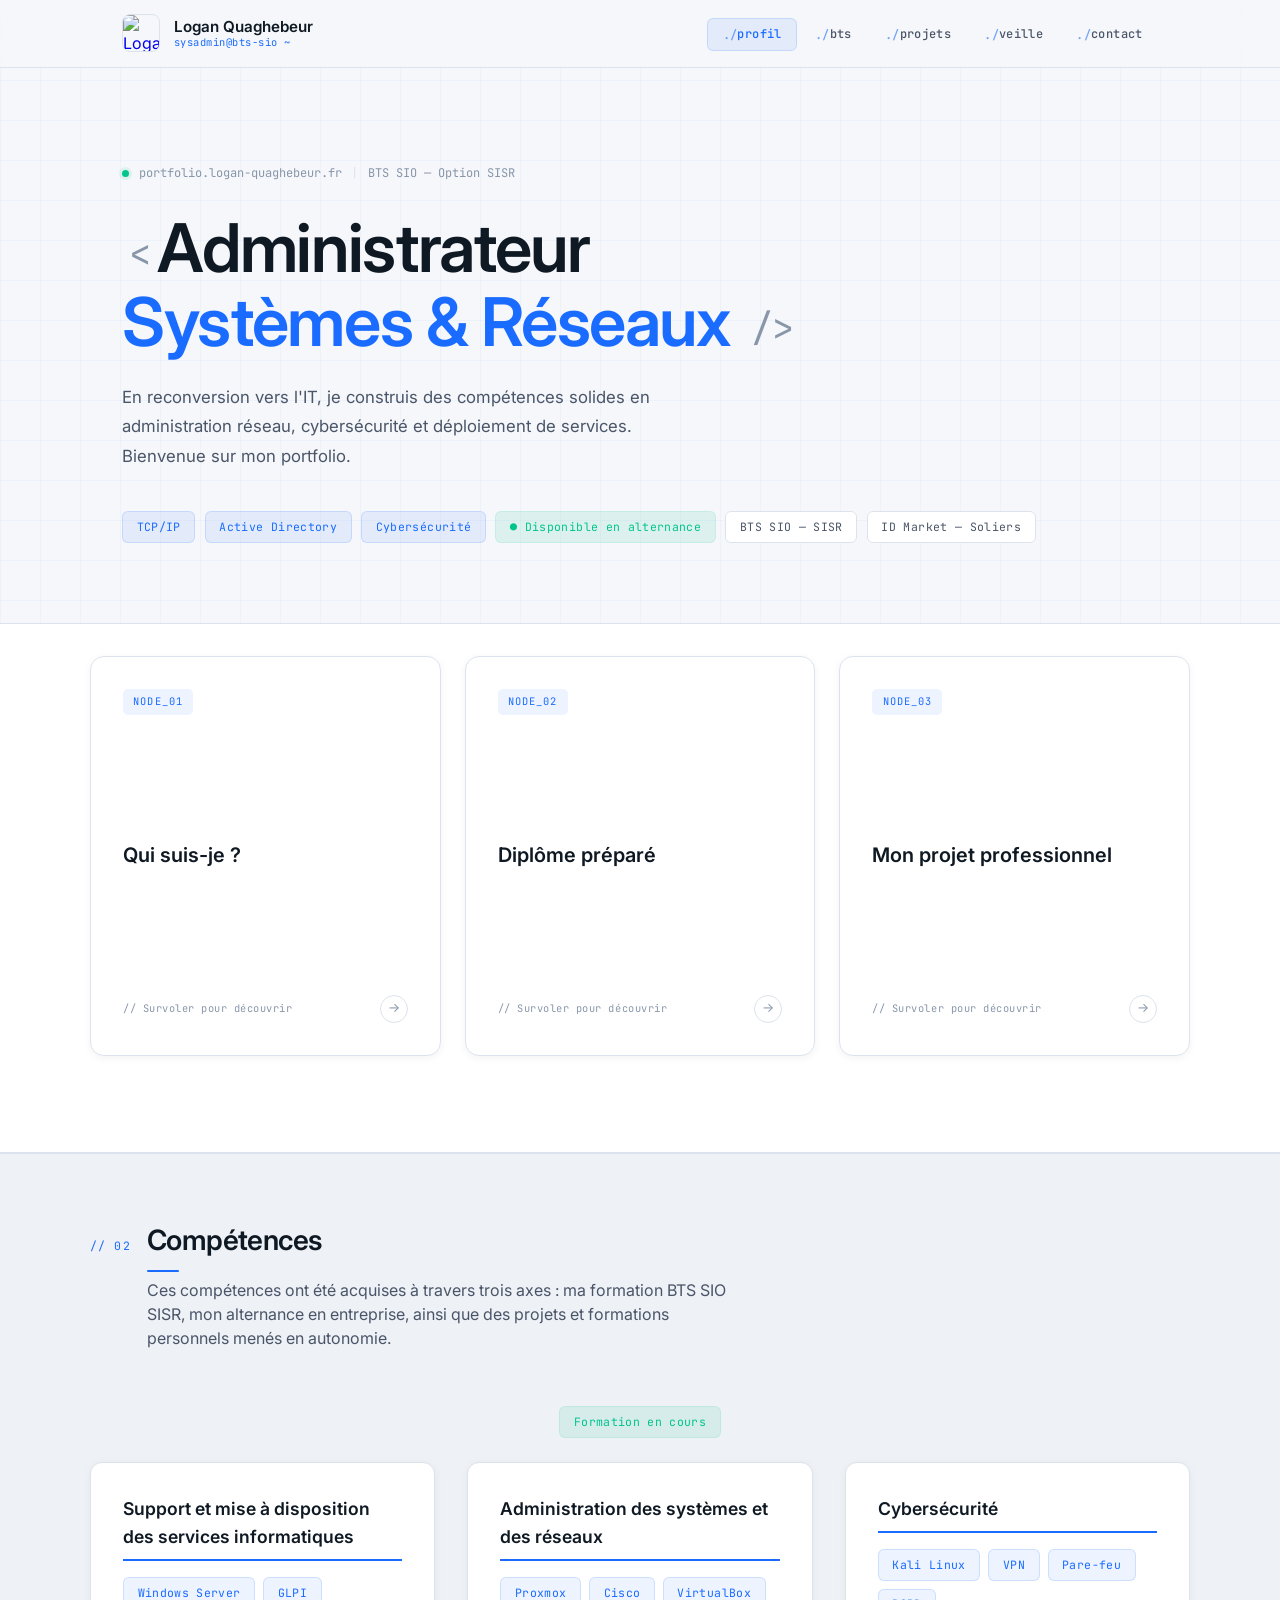
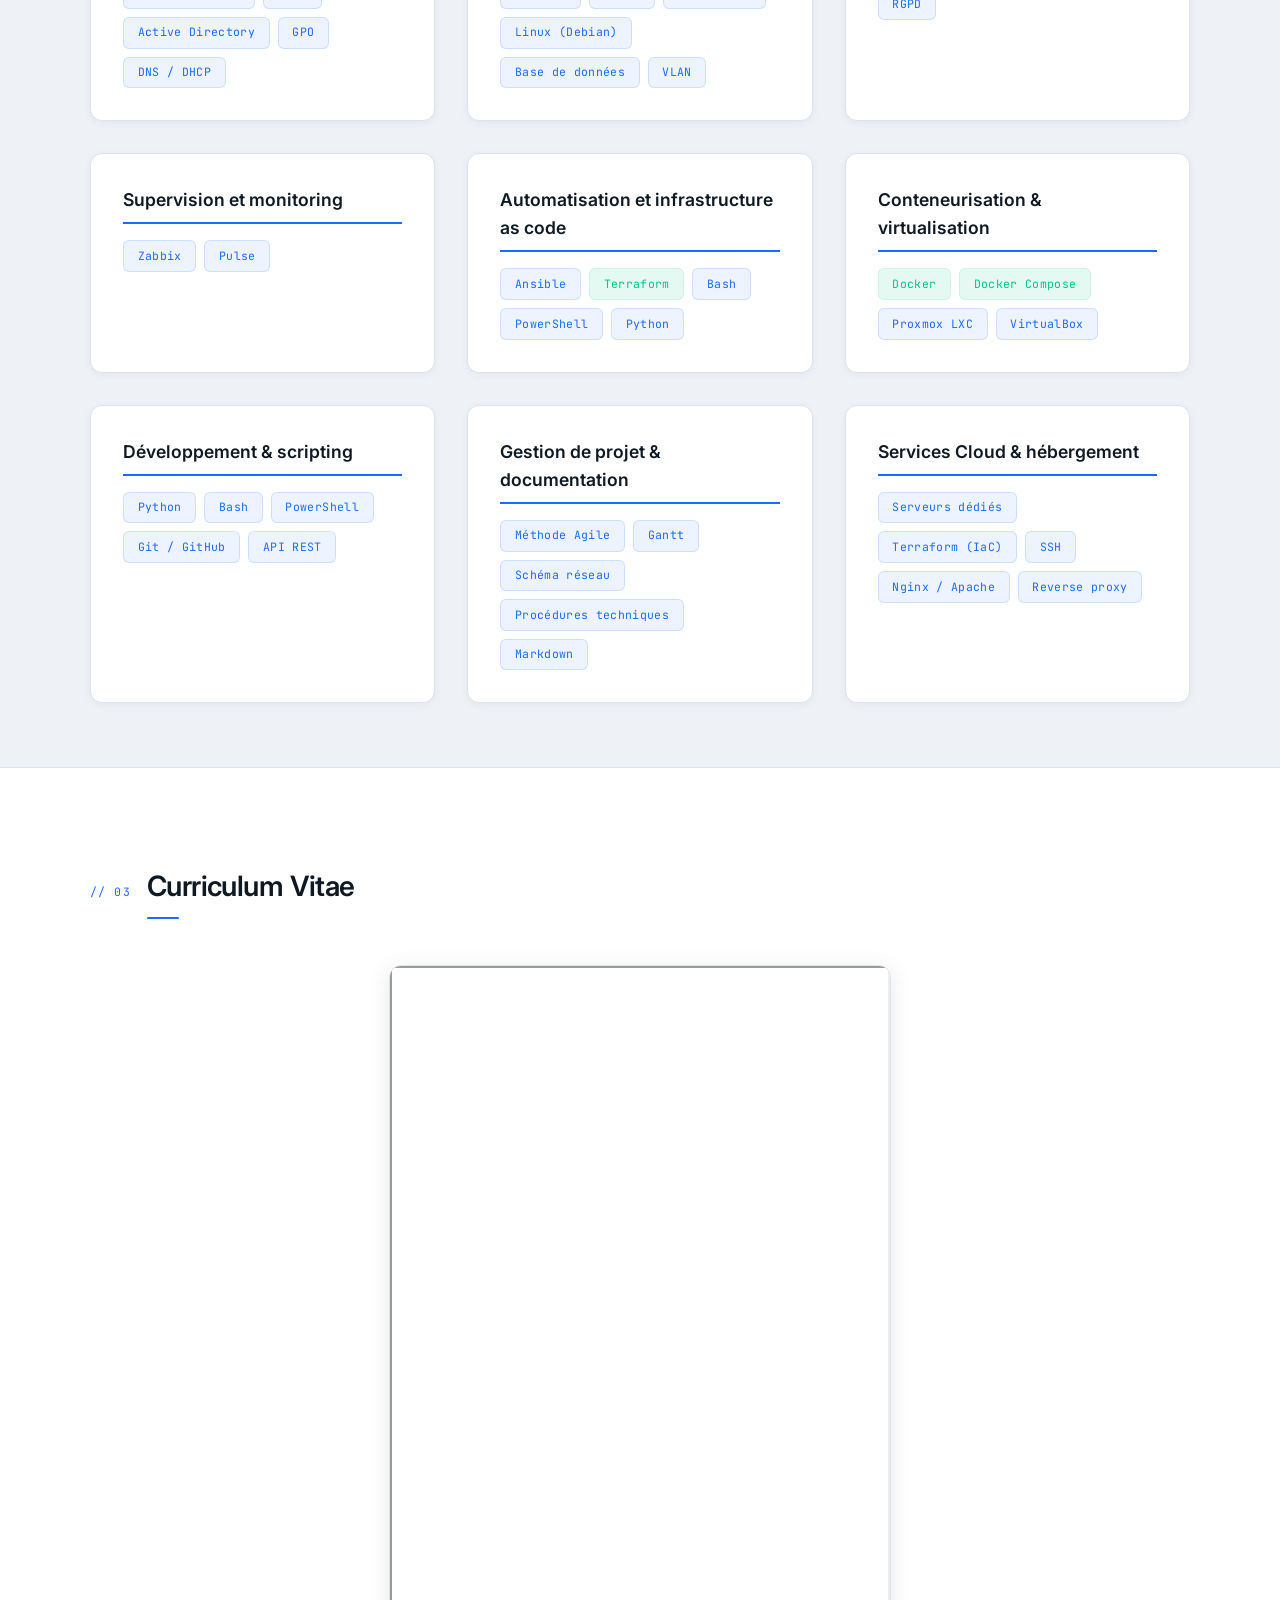
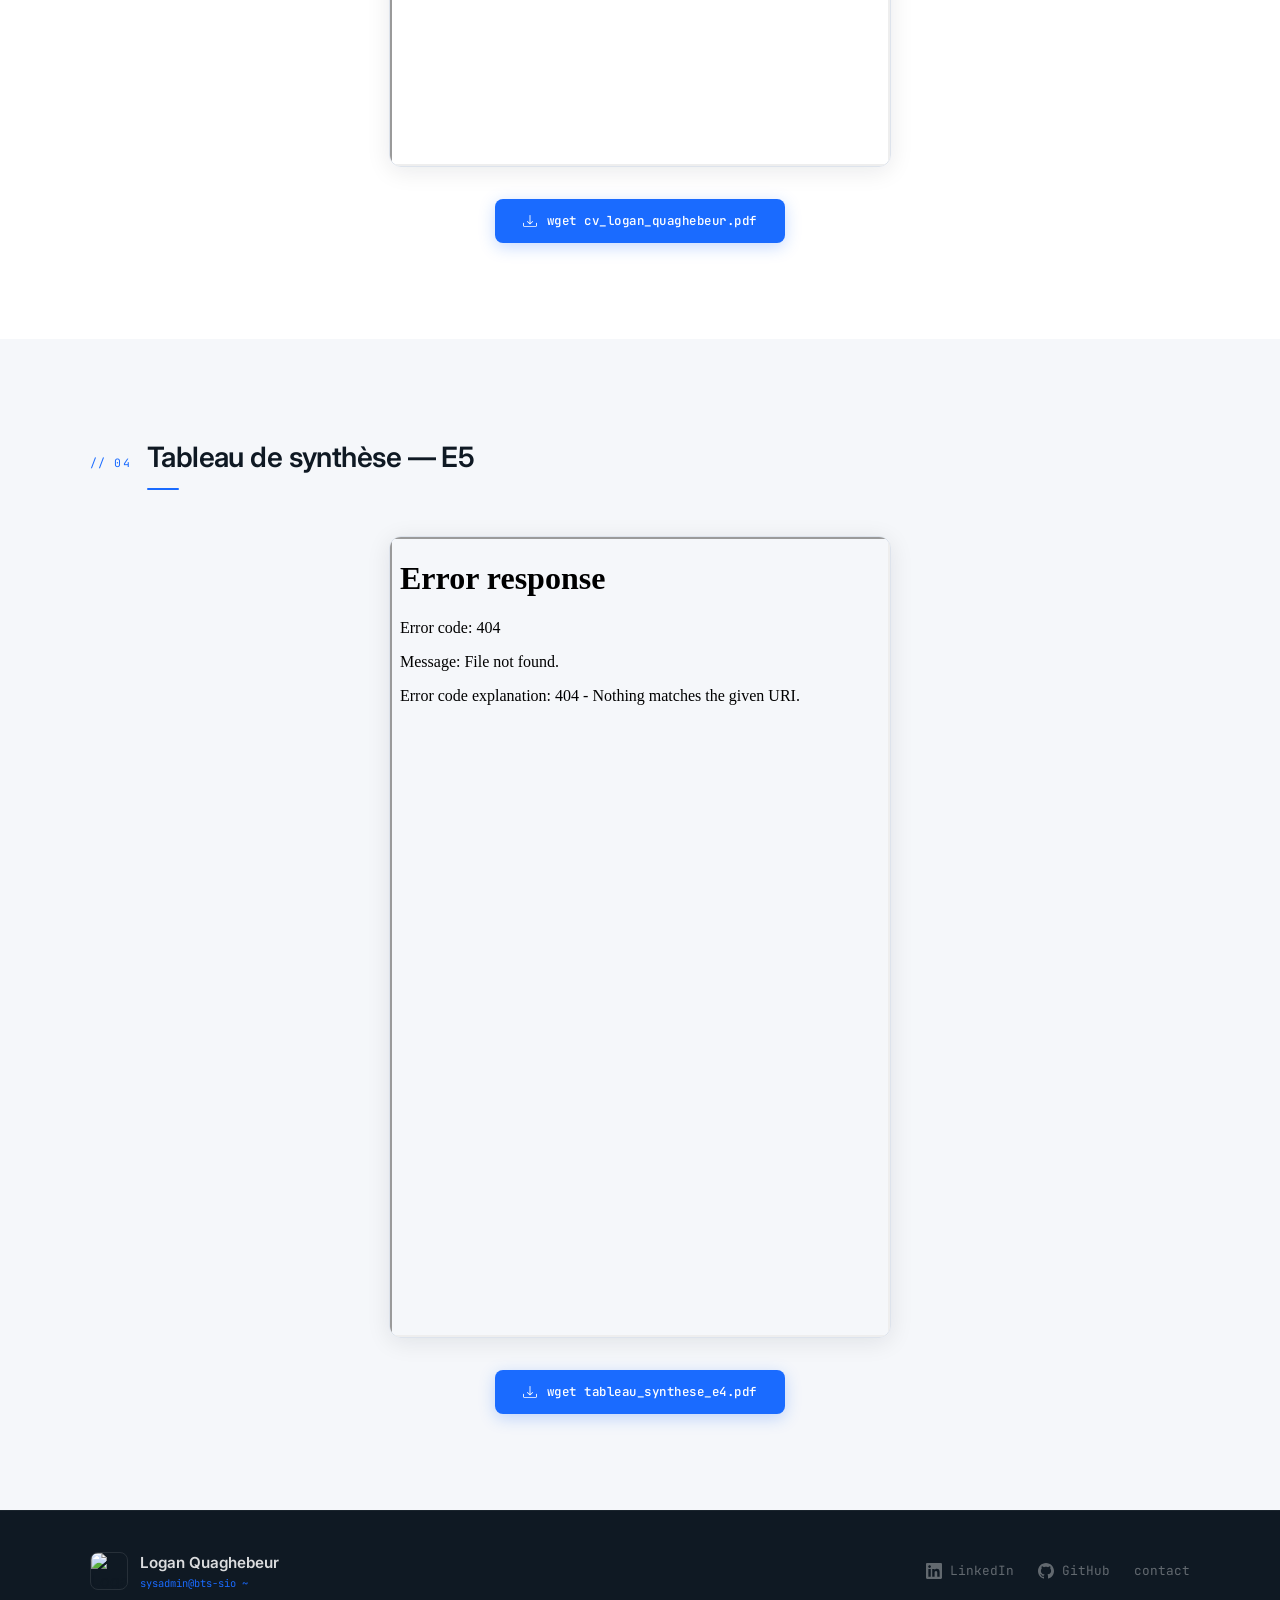
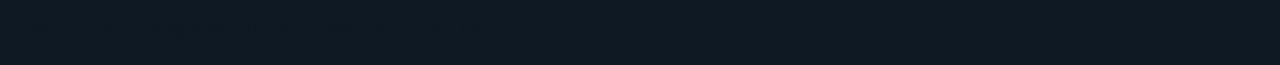
==== commit 45d89043: "Modification des compétences" ====
--- a/index.html
+++ b/index.html
@@ -180,8 +180,6 @@
                 <span class="badge badge--accent">Kali Linux</span>
                 <span class="badge badge--accent">VPN</span>
                 <span class="badge badge--accent">Pare-feu</span>
-                <span class="badge badge--accent">Wireshark</span>
-                <span class="badge badge--accent">Nmap</span>
                 <span class="badge badge--accent">RGPD</span>
             </div>
         </div>
@@ -190,8 +188,6 @@
             <div class="skill-badges">
                 <span class="badge badge--accent">Zabbix</span>
                 <span class="badge badge--accent">Pulse</span>
-                <span class="badge badge--accent">Grafana</span>
-                <span class="badge badge--accent">Alertes & seuils</span>
             </div>
         </div>
         <div class="skill-category">
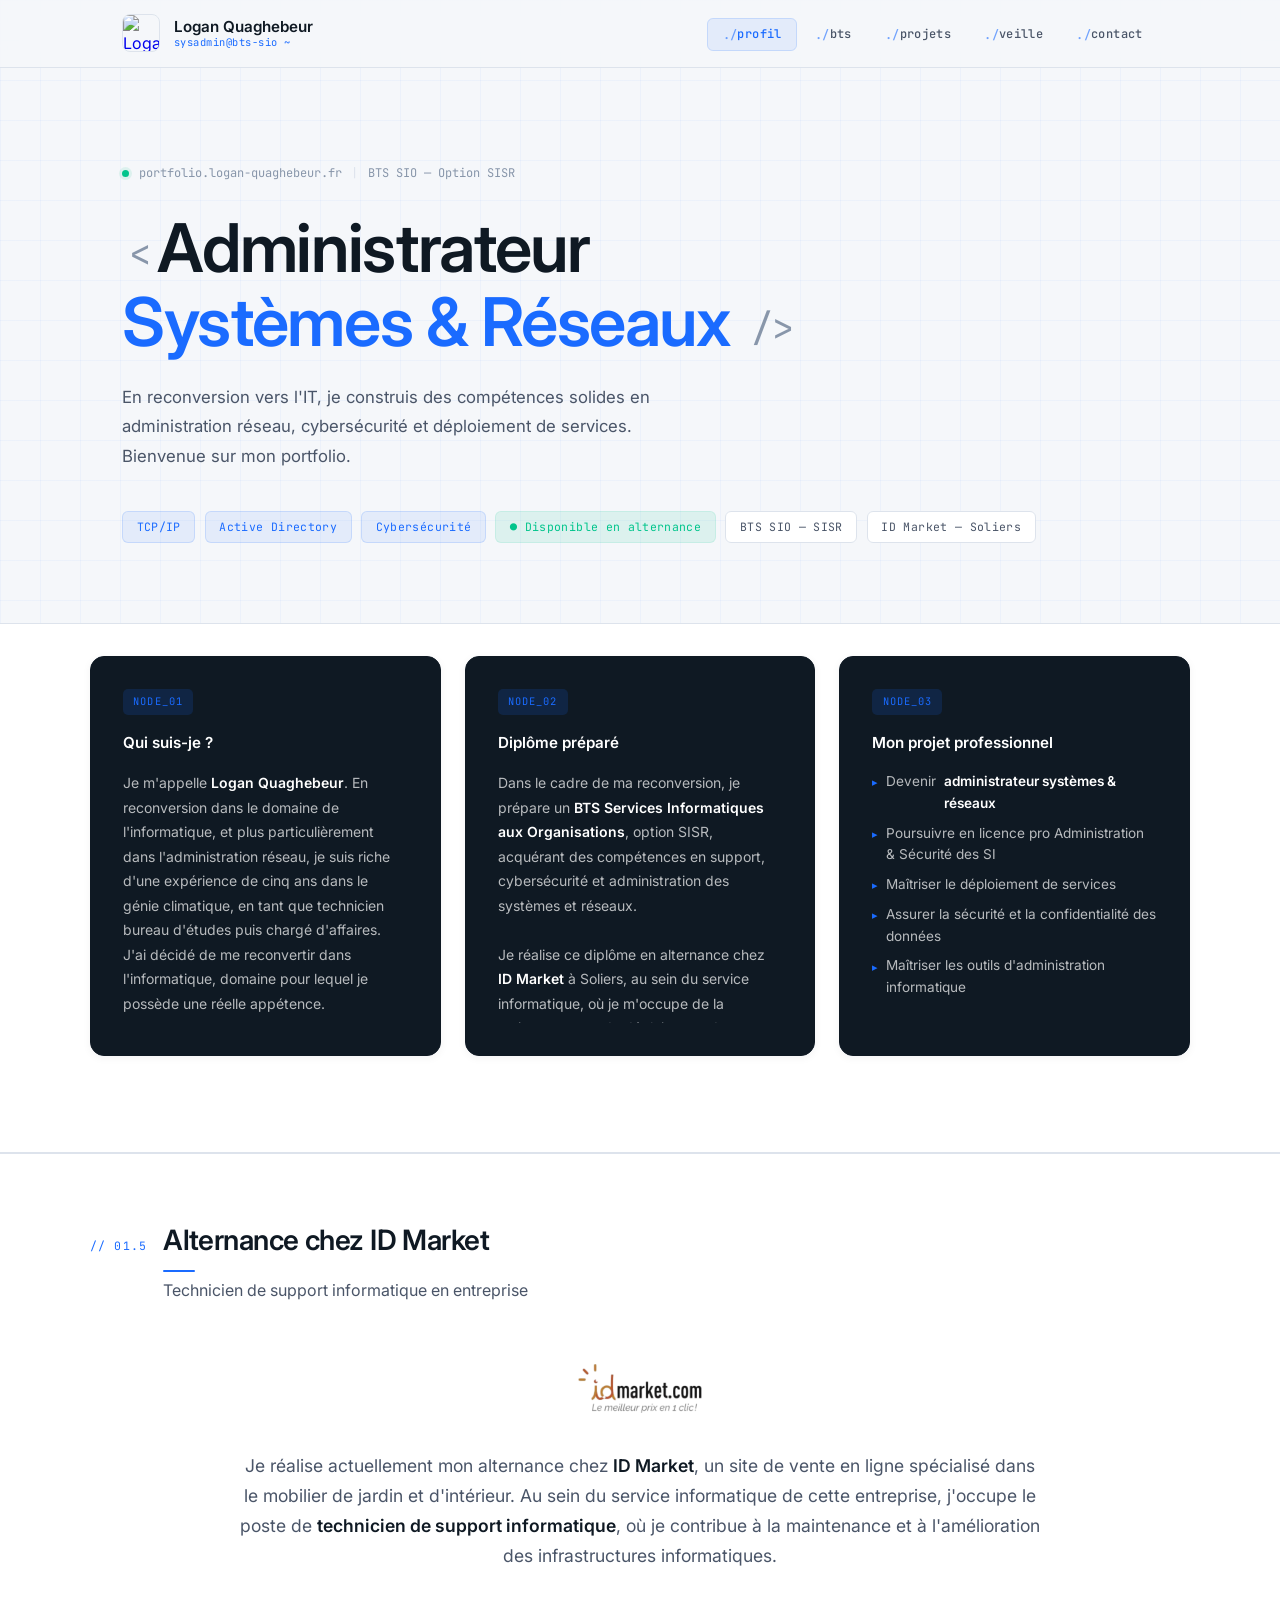
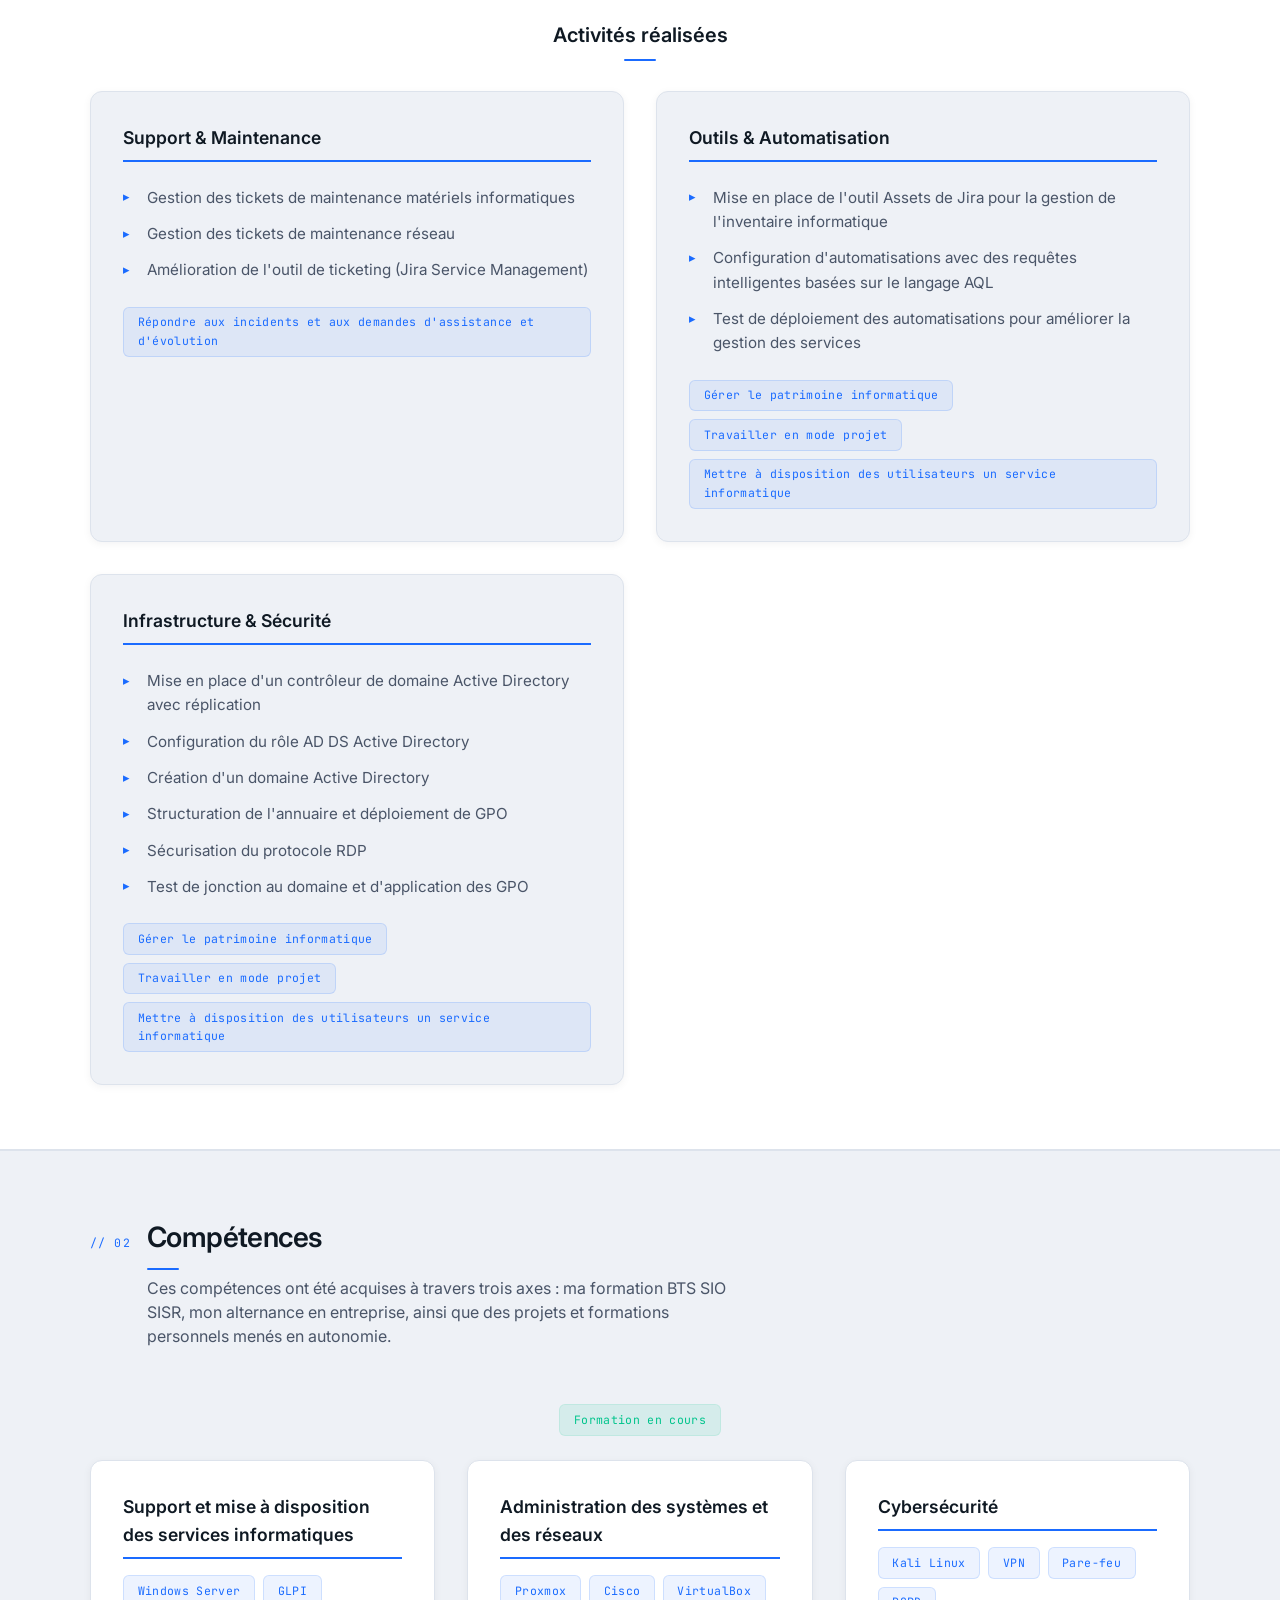
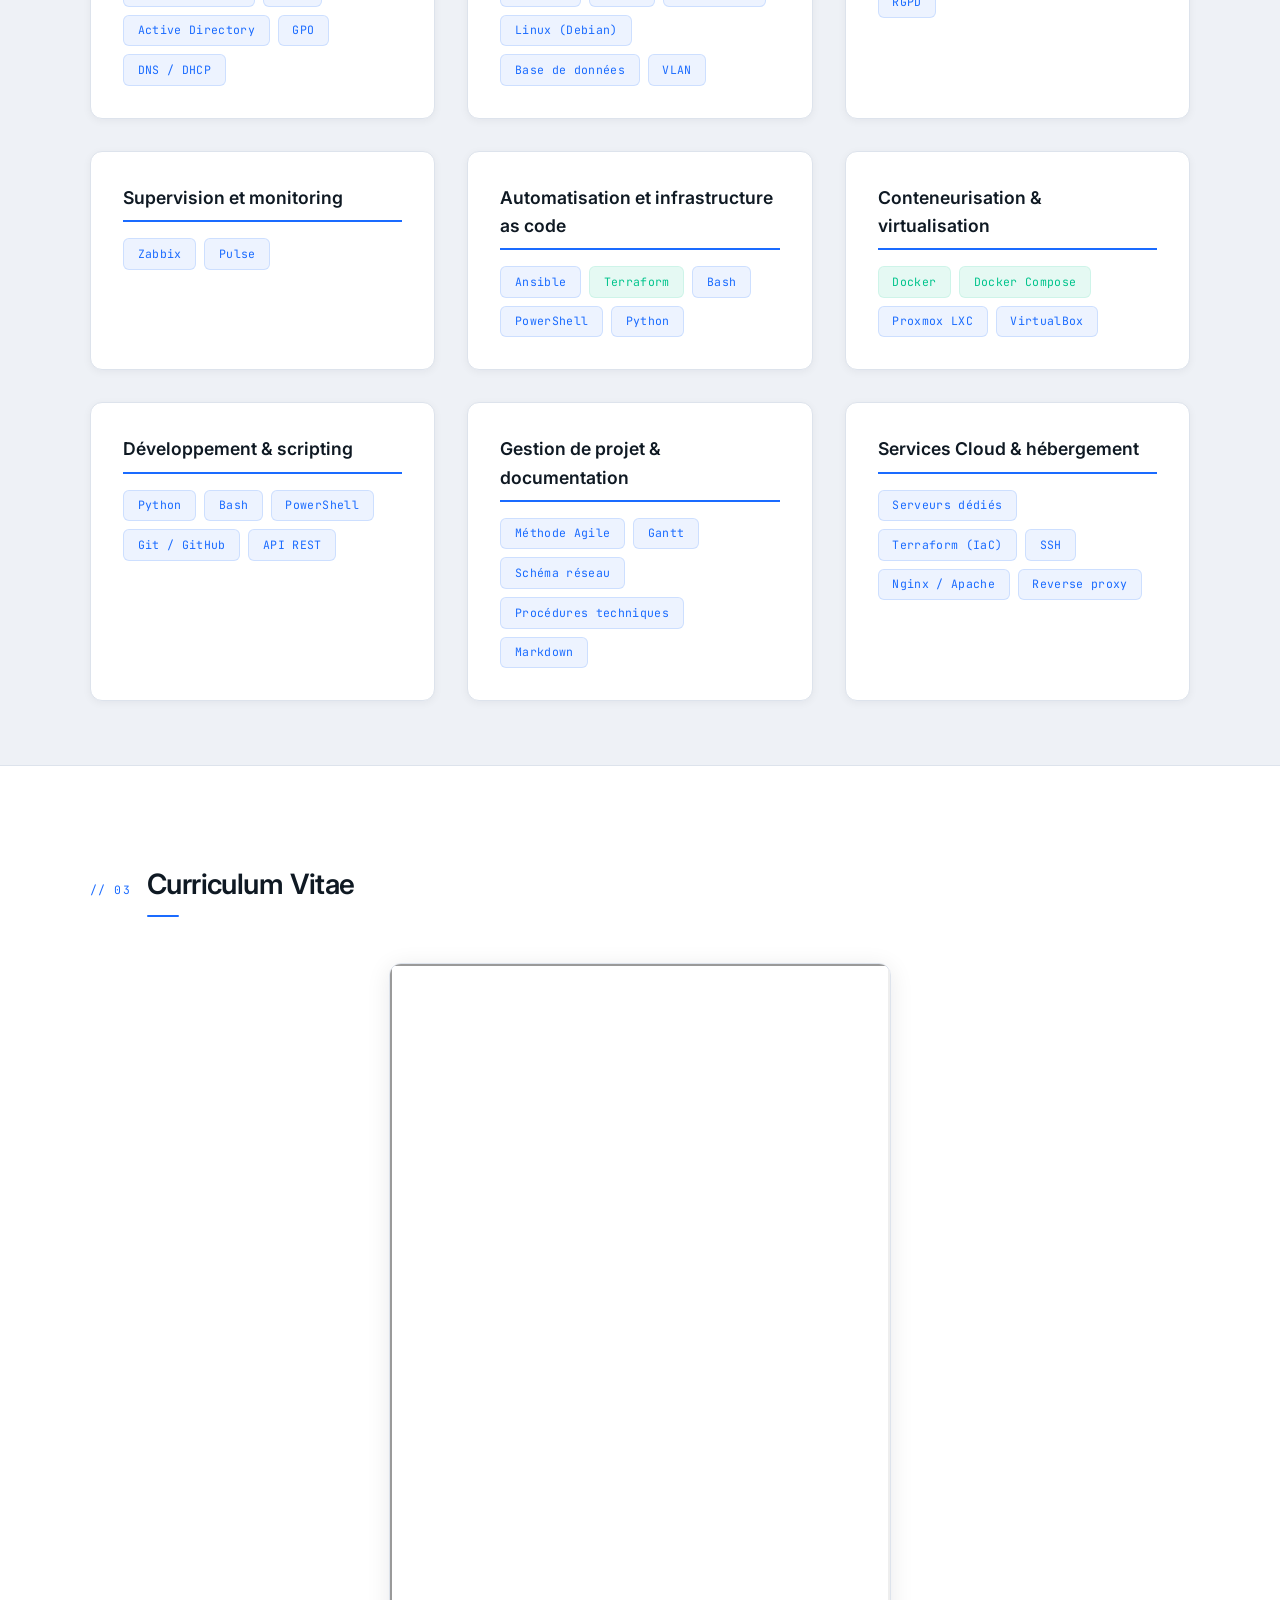
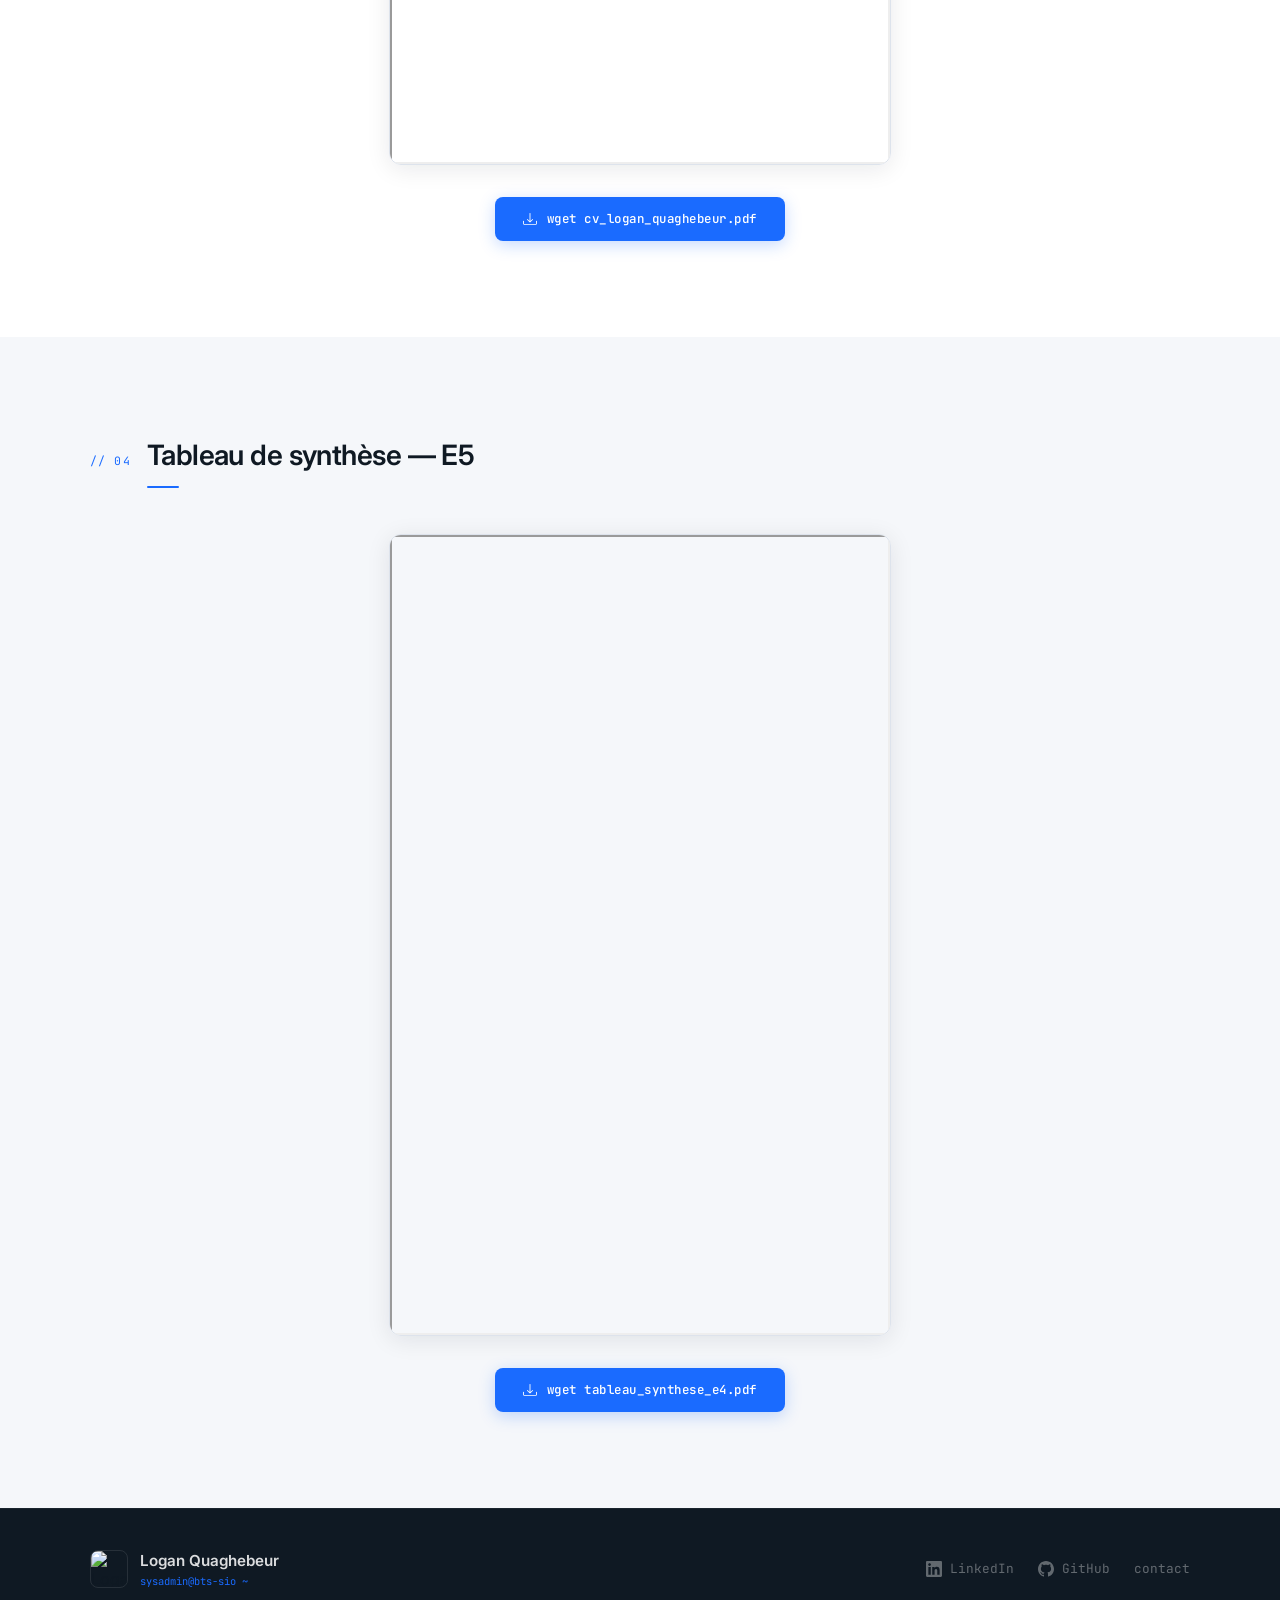
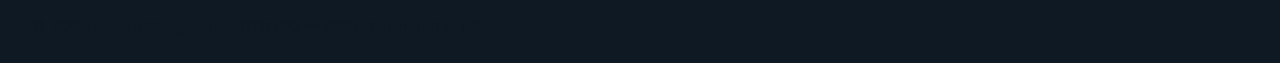
==== commit b64d24d8: "Présentation entreprise et activités + Amélioration projets" ====
--- a/index.html
+++ b/index.html
@@ -140,6 +140,73 @@
             </div>
         </div>
 
+    </div>
+</section>
+
+<section class="company-section">
+    <div class="section-header">
+        <span class="section-num">// 01.5</span>
+        <div>
+            <h2 class="section-title">Alternance chez ID Market</h2>
+            <p class="company-subtitle">Technicien de support informatique en entreprise</p>
+        </div>
+    </div>
+    <div class="company-content">
+        <div class="company-intro">
+            <div class="company-logo">
+                <img src="id-market-logo.png" alt="Logo ID Market" class="company-logo-img">
+            </div>
+            <p>
+                Je réalise actuellement mon alternance chez <strong>ID Market</strong>, un site de vente en ligne spécialisé dans le mobilier de jardin et d'intérieur.
+                Au sein du service informatique de cette entreprise, j'occupe le poste de <strong>technicien de support informatique</strong>,
+                où je contribue à la maintenance et à l'amélioration des infrastructures informatiques.
+            </p>
+        </div>
+        <div class="company-activities">
+            <h3 class="activities-title">Activités réalisées</h3>
+            <div class="activities-grid">
+                <div class="activity-category">
+                    <h4 class="activity-category-title">Support & Maintenance</h4>
+                    <ul class="activity-list">
+                        <li>Gestion des tickets de maintenance matériels informatiques</li>
+                        <li>Gestion des tickets de maintenance réseau</li>
+                        <li>Amélioration de l'outil de ticketing (Jira Service Management)</li>
+                    </ul>
+                    <div class="activity-competences">
+                        <span class="badge badge--accent">Répondre aux incidents et aux demandes d'assistance et d'évolution</span>
+                    </div>
+                </div>
+                <div class="activity-category">
+                    <h4 class="activity-category-title">Outils & Automatisation</h4>
+                    <ul class="activity-list">
+                        <li>Mise en place de l'outil Assets de Jira pour la gestion de l'inventaire informatique</li>
+                        <li>Configuration d'automatisations avec des requêtes intelligentes basées sur le langage AQL</li>
+                        <li>Test de déploiement des automatisations pour améliorer la gestion des services</li>
+                    </ul>
+                    <div class="activity-competences">
+                        <span class="badge badge--accent">Gérer le patrimoine informatique</span>
+                        <span class="badge badge--accent">Travailler en mode projet</span>
+                        <span class="badge badge--accent">Mettre à disposition des utilisateurs un service informatique</span>
+                    </div>
+                </div>
+                <div class="activity-category">
+                    <h4 class="activity-category-title">Infrastructure & Sécurité</h4>
+                    <ul class="activity-list">
+                        <li>Mise en place d'un contrôleur de domaine Active Directory avec réplication</li>
+                        <li>Configuration du rôle AD DS Active Directory</li>
+                        <li>Création d'un domaine Active Directory</li>
+                        <li>Structuration de l'annuaire et déploiement de GPO</li>
+                        <li>Sécurisation du protocole RDP</li>
+                        <li>Test de jonction au domaine et d'application des GPO</li>
+                    </ul>
+                    <div class="activity-competences">
+                        <span class="badge badge--accent">Gérer le patrimoine informatique</span>
+                        <span class="badge badge--accent">Travailler en mode projet</span>
+                        <span class="badge badge--accent">Mettre à disposition des utilisateurs un service informatique</span>
+                    </div>
+                </div>
+            </div>
+        </div>
     </div>
 </section>
 
--- a/accueil/accueil.css
+++ b/accueil/accueil.css
@@ -283,17 +283,14 @@
 .card {
   height: 400px;
   perspective: 1200px;
-  cursor: pointer;
+  cursor: default;
 }
 
 .card-inner {
   position: relative;
   width: 100%; height: 100%;
   transform-style: preserve-3d;
-  transition: transform 0.7s cubic-bezier(0.4, 0.2, 0.2, 1);
-}
-
-.card:hover .card-inner { transform: rotateY(180deg); }
+}
 
 .card-front, .card-back {
   position: absolute;
@@ -302,6 +299,10 @@
   border-radius: 14px;
   padding: 2rem;
   overflow: hidden;
+}
+
+.card-front {
+  display: none;
 }
 
 /* Front */
@@ -380,7 +381,7 @@
 /* Back */
 .card-back {
   background: var(--text);
-  transform: rotateY(180deg);
+  transform: none;
   display: flex;
   flex-direction: column;
   gap: 1rem;
@@ -485,6 +486,149 @@
   display: flex;
   flex-wrap: wrap;
   gap: 0.5rem;
+}
+
+/* ══════════════════════════════
+   COMPANY SECTION
+══════════════════════════════ */
+.company-section {
+  position: relative;
+  z-index: 1;
+  padding: 4rem 2rem;
+  background: var(--surface);
+  border-top: 1px solid var(--border);
+  border-bottom: 1px solid var(--border);
+}
+
+.company-content {
+  max-width: 1100px;
+  margin: 0 auto;
+}
+
+.company-intro {
+  margin-bottom: 3rem;
+  text-align: center;
+}
+
+.company-logo {
+  margin-bottom: 2rem;
+  display: flex;
+  justify-content: center;
+}
+
+.company-logo-img {
+  max-width: 200px;
+  height: auto;
+  filter: brightness(0.8);
+  transition: filter 0.3s ease;
+}
+
+.company-logo-img:hover {
+  filter: brightness(1);
+}
+
+.company-intro p {
+  font-size: 1.1rem;
+  color: var(--text-mid);
+  line-height: 1.7;
+  max-width: 800px;
+  margin: 0 auto;
+}
+
+.company-intro strong {
+  color: var(--text);
+  font-weight: 600;
+}
+
+.company-subtitle {
+  font-family: var(--sans);
+  font-size: 1rem;
+  color: var(--text-mid);
+  margin-top: 1rem;
+  margin-bottom: 0;
+  line-height: 1.5;
+  max-width: 600px;
+}
+
+.activities-title {
+  font-family: var(--sans);
+  font-size: 1.25rem;
+  font-weight: 600;
+  color: var(--text);
+  text-align: center;
+  margin-bottom: 2.5rem;
+  position: relative;
+}
+
+.activities-title::after {
+  content: "";
+  position: absolute;
+  bottom: -10px;
+  left: 50%;
+  transform: translateX(-50%);
+  width: 32px;
+  height: 2px;
+  background: var(--accent);
+  border-radius: 2px;
+}
+
+.activities-grid {
+  display: grid;
+  grid-template-columns: repeat(auto-fit, minmax(350px, 1fr));
+  gap: 2rem;
+}
+
+.activity-category {
+  background: var(--bg-alt);
+  border: 1px solid var(--border);
+  border-radius: 12px;
+  padding: 2rem;
+  box-shadow: 0 2px 8px rgba(15,25,35,0.05);
+}
+
+.activity-category-title {
+  font-family: var(--sans);
+  font-size: 1.1rem;
+  font-weight: 600;
+  color: var(--text);
+  margin-bottom: 1.5rem;
+  border-bottom: 2px solid var(--accent);
+  padding-bottom: 0.5rem;
+}
+
+.activity-competences {
+  display: flex;
+  flex-wrap: wrap;
+  gap: 0.5rem;
+  margin-top: 1.5rem;
+}
+
+.activity-list {
+  list-style: none;
+  padding: 0;
+  margin: 0;
+}
+
+.activity-list li {
+  font-size: 0.95rem;
+  color: var(--text-mid);
+  line-height: 1.6;
+  margin-bottom: 0.75rem;
+  padding-left: 1.5rem;
+  position: relative;
+}
+
+.activity-list li::before {
+  content: "▸";
+  position: absolute;
+  left: 0;
+  color: var(--accent);
+  font-size: 0.8rem;
+  top: 0.1rem;
+}
+
+.activity-list li:last-child {
+  margin-bottom: 0;
 }
 
 /* ══════════════════════════════
@@ -656,6 +800,7 @@
   .hero { padding: 4rem 1.5rem 4rem; }
   .cards-section { padding: 2rem 1.5rem 4rem; }
   .skills-section { padding: 3rem 1.5rem; }
+  .company-section { padding: 3rem 1.5rem; }
   .doc-section { padding: 4rem 1.5rem; }
   .footer { padding: 2rem 1.5rem 1.5rem; }
   .footer-inner { padding: 0; }
@@ -716,6 +861,10 @@
   .skills-section { padding: 2.5rem 1rem; }
   .skills-grid { grid-template-columns: 1fr; gap: 1.5rem; }
 
+  .company-section { padding: 2.5rem 1rem; }
+  .activities-grid { grid-template-columns: 1fr; gap: 1.5rem; }
+  .company-logo-img { max-width: 150px; }
+
   .doc-section { padding: 3rem 1rem; }
   .section-header { flex-direction: column; align-items: flex-start; gap: 0.5rem; }
   .section-title { font-size: 1.5rem; }
@@ -732,6 +881,8 @@
   .hero-desc { font-size: 0.95rem; }
   .cards-section { padding: 1.5rem 1rem 3rem; }
   .skills-section { padding: 2rem 1rem; }
+  .company-section { padding: 2rem 1rem; }
+  .company-logo-img { max-width: 120px; }
   .doc-section { padding: 2.5rem 1rem; }
   .footer { padding: 1.5rem 1rem 1rem; }
 }
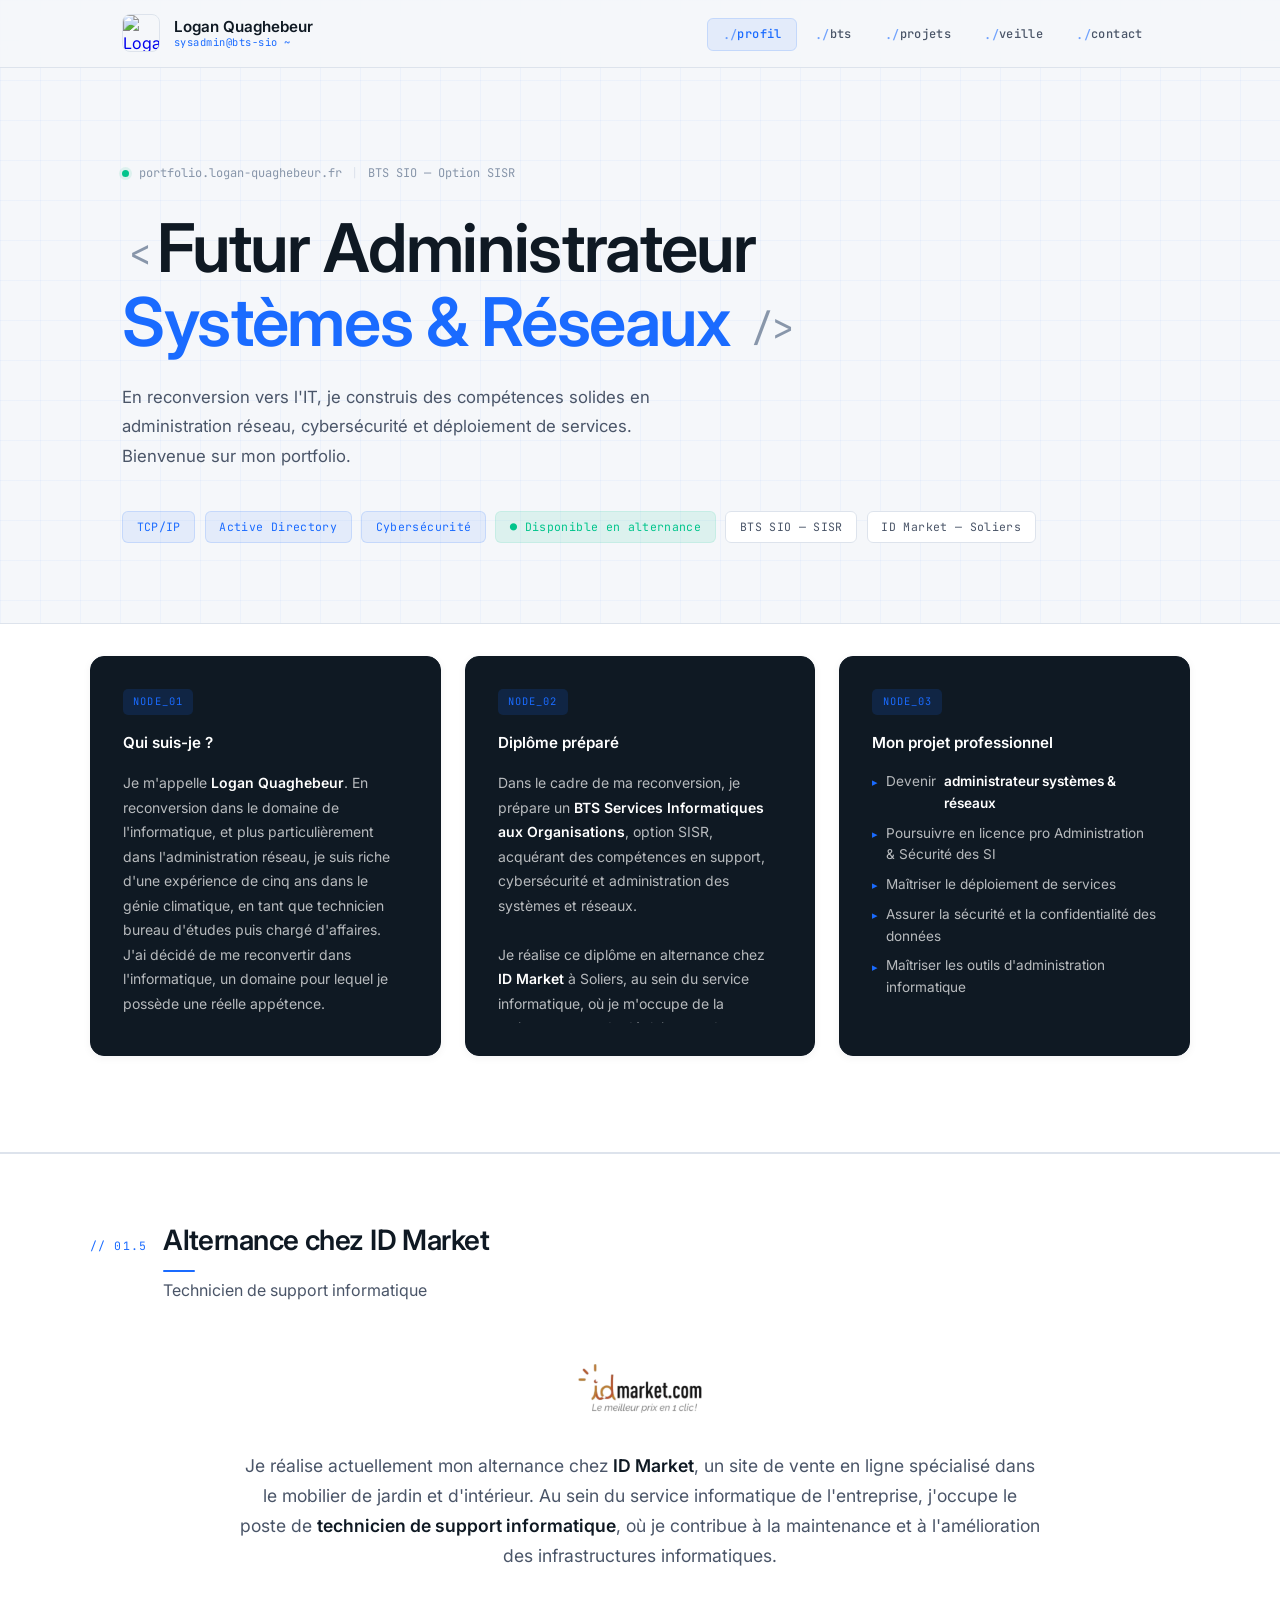
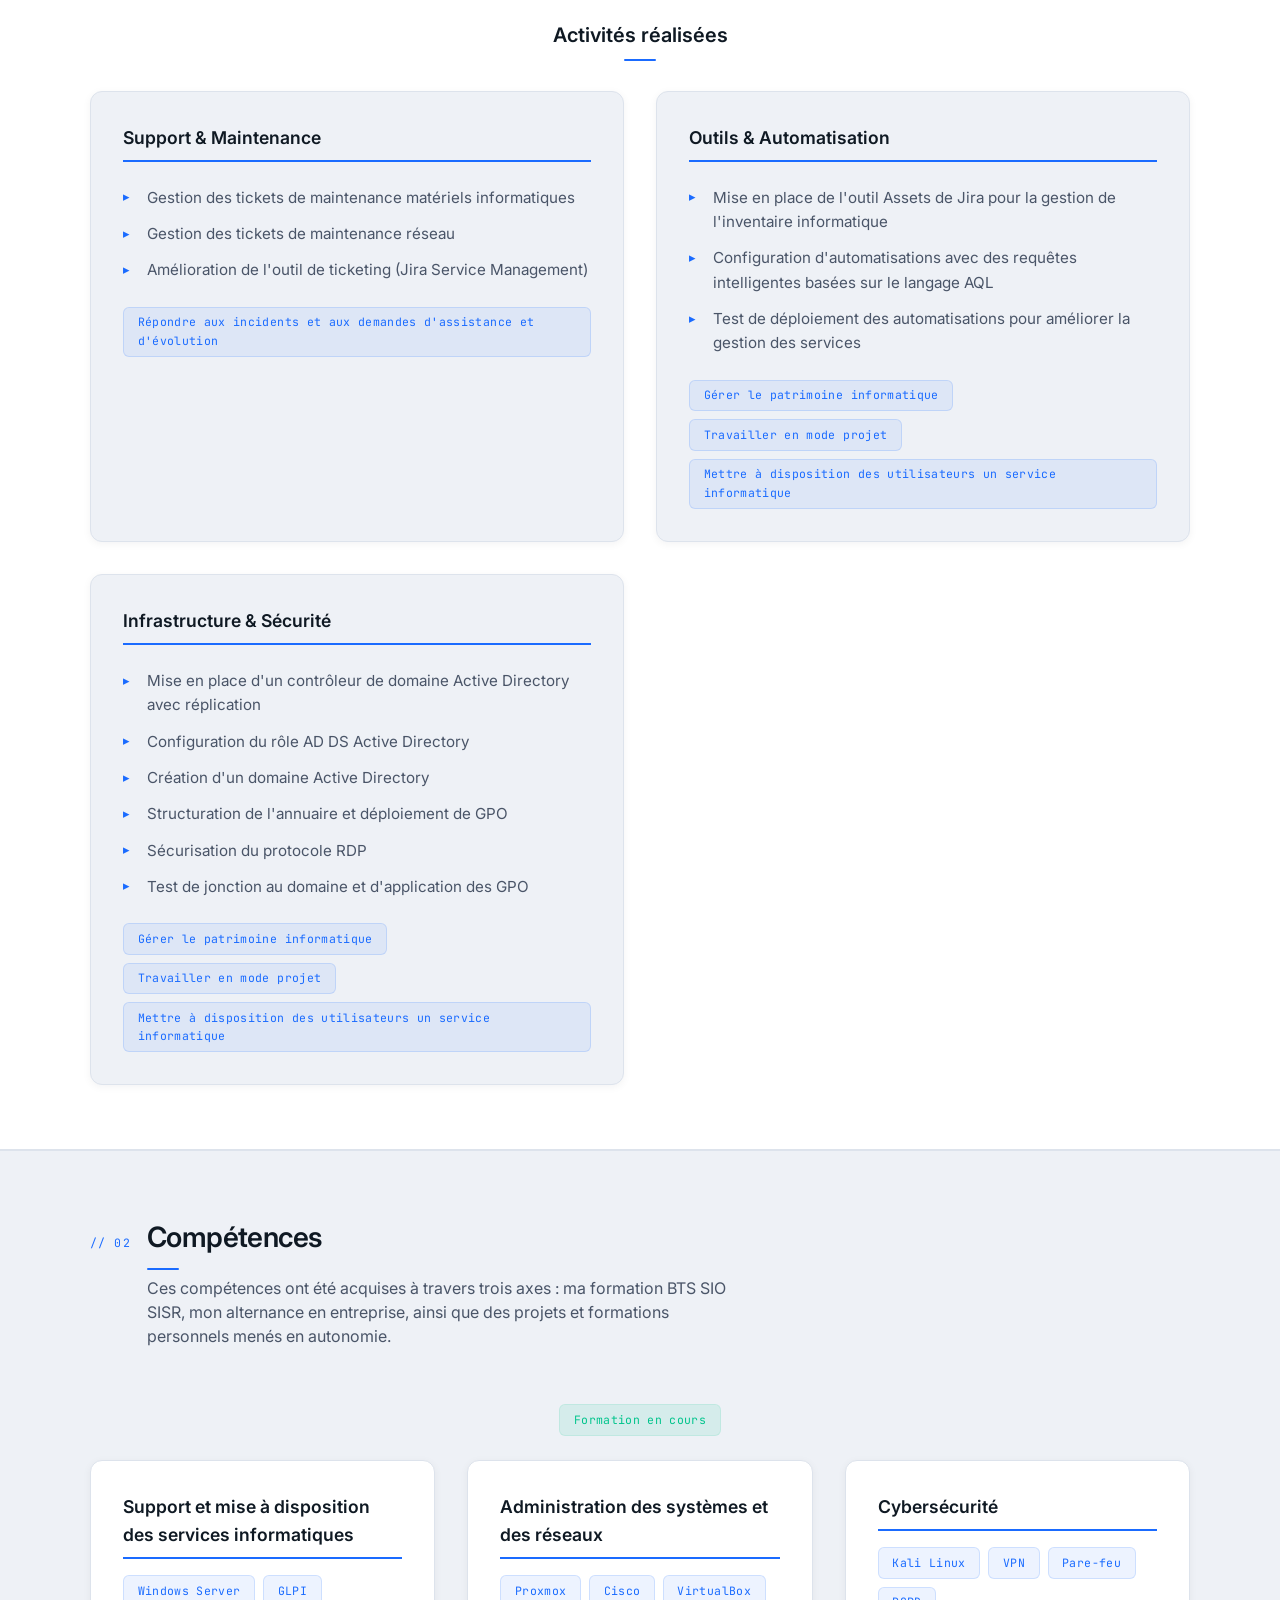
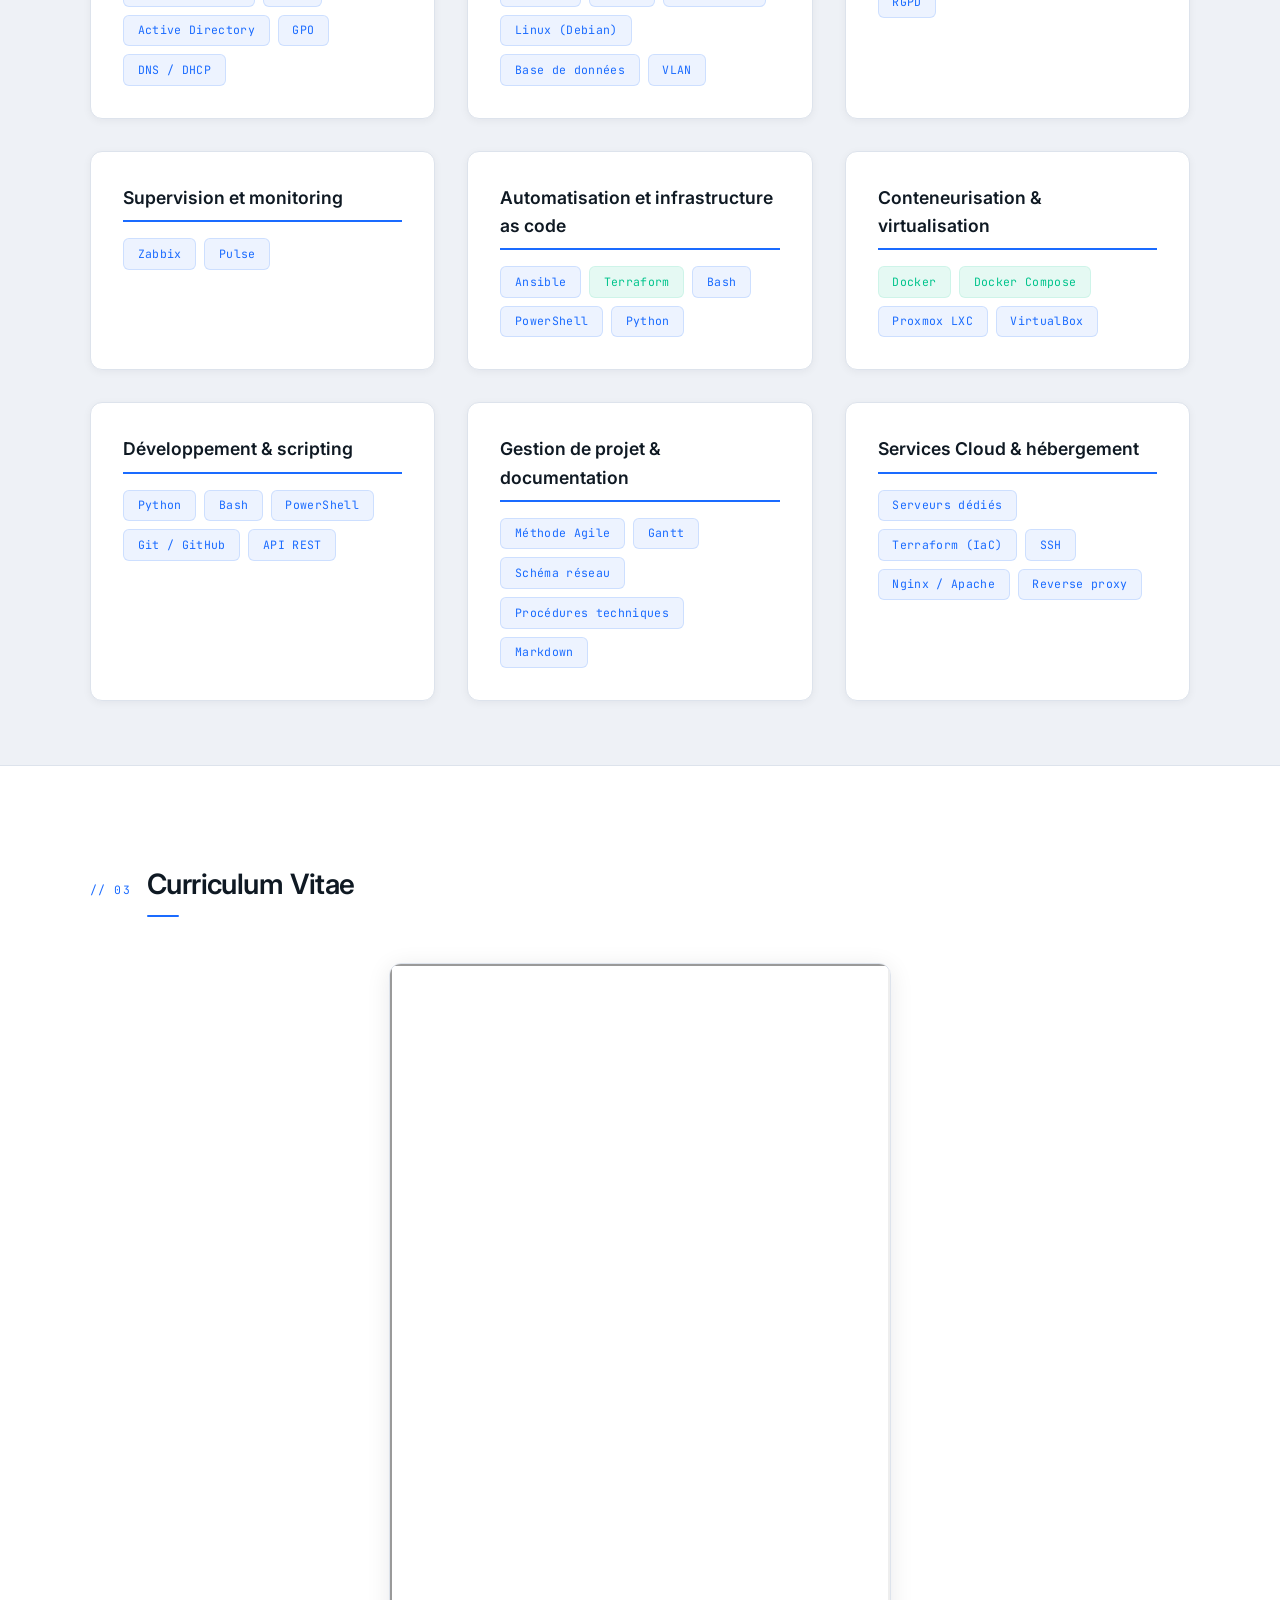
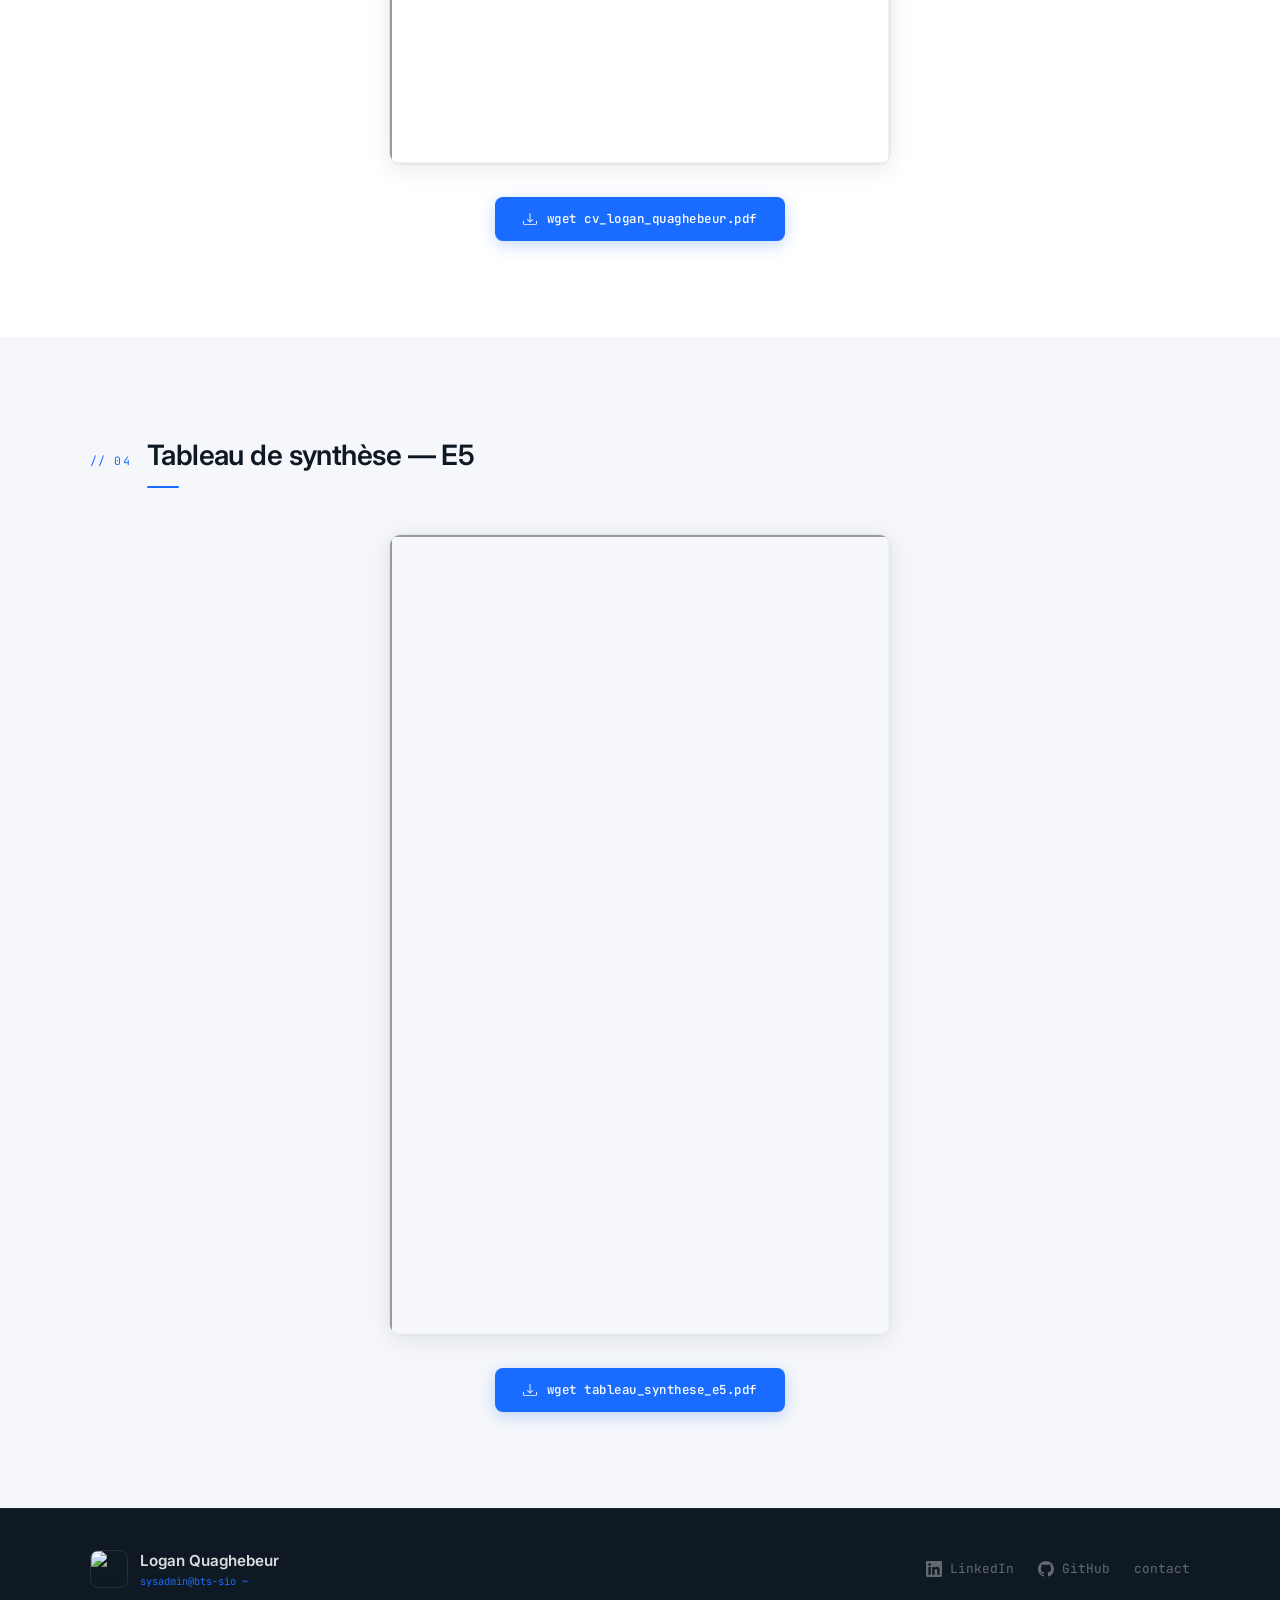
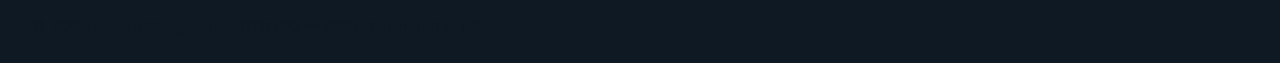
==== commit 19ccd229: "améliorations générales" ====
--- a/index.html
+++ b/index.html
@@ -45,7 +45,7 @@
                 <span>BTS SIO — Option SISR</span>
             </div>
             <h1 class="hero-title">
-                <span class="tag">&lt;</span>Administrateur<br>
+                <span class="tag">&lt;</span>Futur Administrateur<br>
                 <span class="highlight">Systèmes &amp; Réseaux</span>
                 <span class="tag">/&gt;</span>
             </h1>
@@ -84,7 +84,7 @@
                 <div class="card-back">
                     <div class="card-back-id">NODE_01</div>
                     <div class="card-back-title">Qui suis-je ?</div>
-                    <p>Je m'appelle <strong>Logan Quaghebeur</strong>. En reconversion dans le domaine de l'informatique, et plus particulièrement dans l'administration réseau, je suis riche d'une expérience de cinq ans dans le génie climatique, en tant que technicien bureau d'études puis chargé d'affaires. J'ai décidé de me reconvertir dans l'informatique, domaine pour lequel je possède une réelle appétence.</p>
+                    <p>Je m'appelle <strong>Logan Quaghebeur</strong>. En reconversion dans le domaine de l'informatique, et plus particulièrement dans l'administration réseau, je suis riche d'une expérience de cinq ans dans le génie climatique, en tant que technicien bureau d'études puis chargé d'affaires. J'ai décidé de me reconvertir dans l'informatique, un domaine pour lequel je possède une réelle appétence.</p>
                 </div>
             </div>
         </div>
@@ -148,7 +148,7 @@
         <span class="section-num">// 01.5</span>
         <div>
             <h2 class="section-title">Alternance chez ID Market</h2>
-            <p class="company-subtitle">Technicien de support informatique en entreprise</p>
+            <p class="company-subtitle">Technicien de support informatique</p>
         </div>
     </div>
     <div class="company-content">
@@ -158,7 +158,7 @@
             </div>
             <p>
                 Je réalise actuellement mon alternance chez <strong>ID Market</strong>, un site de vente en ligne spécialisé dans le mobilier de jardin et d'intérieur.
-                Au sein du service informatique de cette entreprise, j'occupe le poste de <strong>technicien de support informatique</strong>,
+                Au sein du service informatique de l'entreprise, j'occupe le poste de <strong>technicien de support informatique</strong>,
                 où je contribue à la maintenance et à l'amélioration des infrastructures informatiques.
             </p>
         </div>
@@ -333,11 +333,11 @@
     </div>
     <div class="doc-wrapper">
         <div class="doc-frame">
-            <iframe src="accueil/tbl.pdf" height="800" width="500"></iframe>
-        </div>
-        <a href="accueil/tbl.pdf" download class="btn-dl">
+            <iframe src="accueil/tableau de synthèse des réalisations professionnelles.pdf" height="800" width="500"></iframe>
+        </div>
+        <a href="accueil/tableau de synthèse des réalisations professionnelles.pdf" download class="btn-dl">
             <svg xmlns="http://www.w3.org/2000/svg" width="14" height="14" fill="currentColor" viewBox="0 0 16 16"><path d="M.5 9.9a.5.5 0 0 1 .5.5v2.5a1 1 0 0 0 1 1h12a1 1 0 0 0 1-1v-2.5a.5.5 0 0 1 1 0v2.5a2 2 0 0 1-2 2H2a2 2 0 0 1-2-2v-2.5a.5.5 0 0 1 .5-.5"/><path d="M7.646 11.854a.5.5 0 0 0 .708 0l3-3a.5.5 0 0 0-.708-.708L8.5 10.293V1.5a.5.5 0 0 0-1 0v8.793L5.354 8.146a.5.5 0 1 0-.708.708z"/></svg>
-            wget tableau_synthese_e4.pdf
+            wget tableau_synthese_e5.pdf
         </a>
     </div>
 </section>
